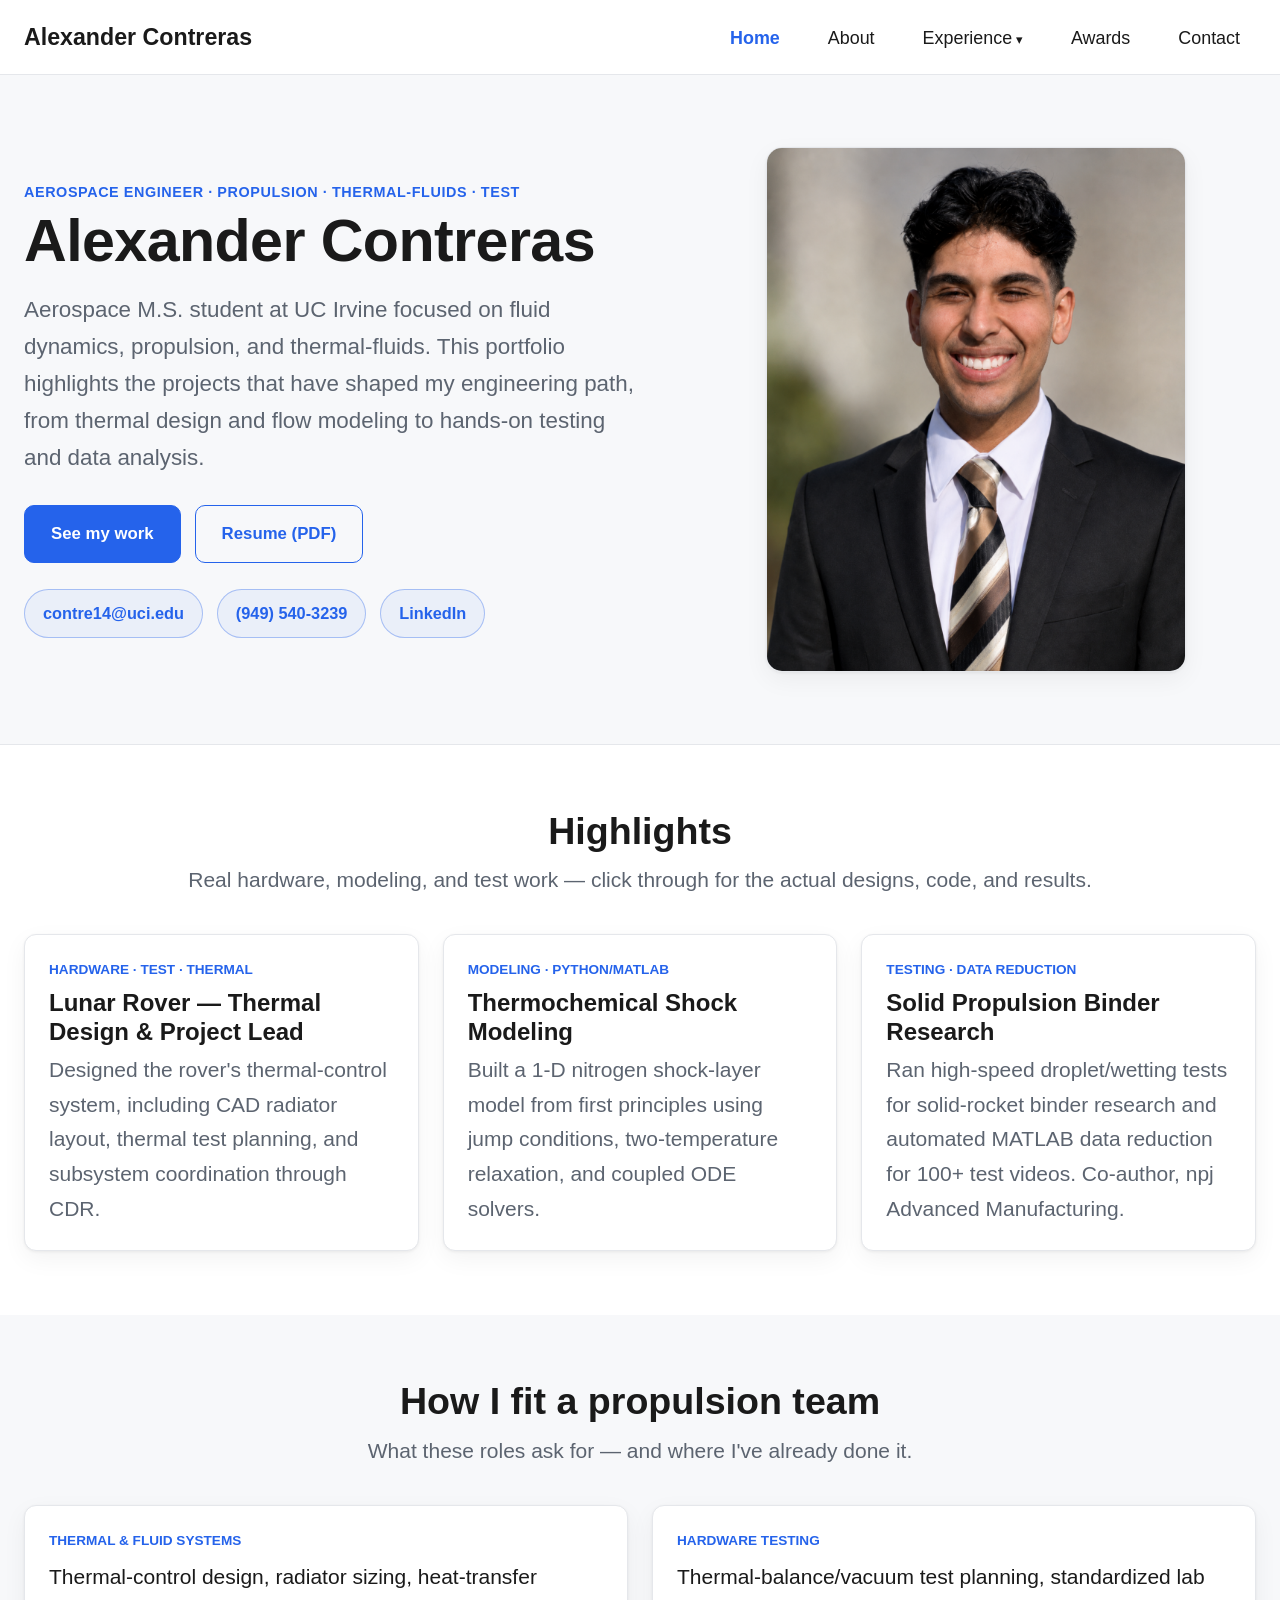
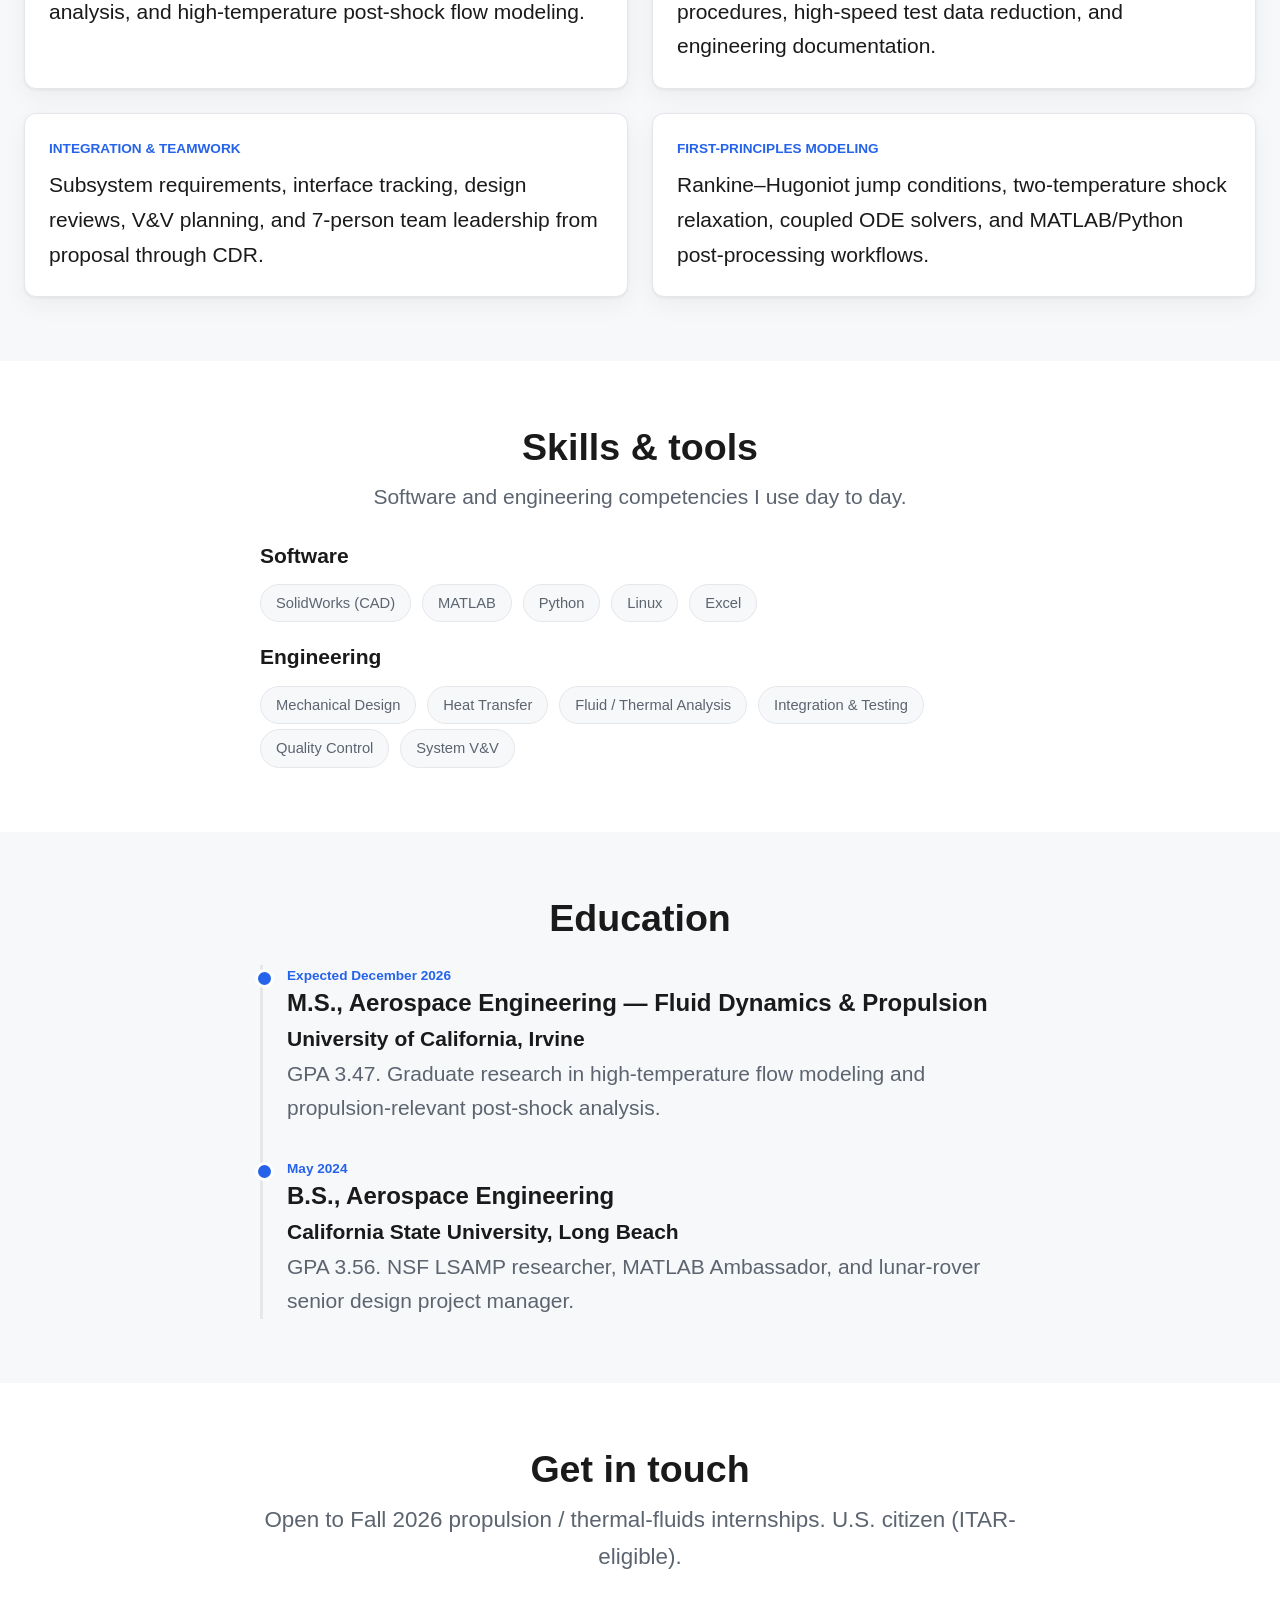
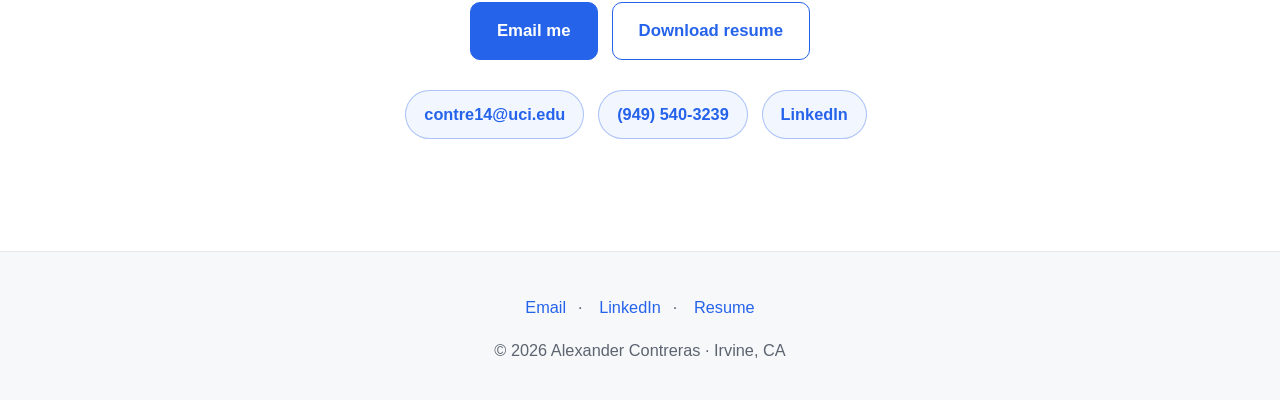
==== index.html @ a9727d44 "Apply change list: shorter bio, sharper cards/fit, bigger nav, blue contact pills, Resume text, two-" ====
<!DOCTYPE html>
<html lang="en">
<head>
<meta charset="UTF-8">
<meta name="viewport" content="width=device-width, initial-scale=1.0">
<title>Alexander Contreras — Aerospace Engineer</title>
<meta name="description" content="Alexander Contreras — M.S. Aerospace Engineering (UC Irvine), fluid dynamics & propulsion. Hardware design, thermal-fluid modeling, and test. U.S. citizen seeking Fall 2026 propulsion internships.">
<link rel="stylesheet" href="css/style.css">
</head>
<body>

<header class="site-header">
  <nav class="nav">
    <a href="index.html" class="brand">Alexander Contreras</a>
    <button class="nav-toggle" aria-label="Menu" onclick="document.getElementById('navlinks').classList.toggle('open')">☰</button>
    <ul class="nav-links" id="navlinks">
      <li><a href="index.html" class="active">Home</a></li>
      <li><a href="index.html#about">About</a></li>
      <li class="dropdown">
        <a href="experience.html">Experience</a>
        <div class="dropdown-menu">
          <a href="experience.html#research">Research</a>
          <a href="experience.html#projects">Projects</a>
          <a href="experience.html#publications">Publications</a>
        </div>
      </li>
      <li><a href="awards.html">Awards</a></li>
      <li><a href="contact.html">Contact</a></li>
    </ul>
  </nav>
</header>

<section class="hero">
  <div class="container hero-grid">
    <div>
    <p class="eyebrow">Aerospace Engineer · Propulsion · Thermal-Fluids · Test</p>
    <h1>Alexander Contreras</h1>
    <p class="lead">
      Aerospace M.S. student at UC Irvine focused on fluid dynamics, propulsion, and thermal-fluids.
      This portfolio highlights the projects that have shaped my engineering path, from thermal design
      and flow modeling to hands-on testing and data analysis.
    </p>
    <div class="hero-cta">
      <a class="btn" href="experience.html">See my work</a>
      <a class="btn btn--ghost" href="assets/files/Alex_Contreras_Resume.pdf">Resume (PDF)</a>
    </div>
    <div style="margin-top:20px">
      <a class="contact-pill" href="mailto:contre14@uci.edu">contre14@uci.edu</a>
      <a class="contact-pill" href="tel:+19495403239">(949) 540-3239</a>
      <a class="contact-pill" href="https://www.linkedin.com/in/alex-contreras-ac" target="_blank" rel="noopener">LinkedIn</a>
    </div>
    </div>
    <div class="hero-visual">
      <img src="assets/headshot.png" alt="Alexander Contreras">
    </div>
  </div>
</section>

<section class="section">
  <div class="container">
    <h2 class="center">Highlights</h2>
    <p class="center muted" style="margin-bottom:36px">Real hardware, modeling, and test work — click through for the actual designs, code, and results.</p>
    <div class="grid grid-3">
      <a class="card" href="experience.html#projects" style="color:inherit">
        <div class="meta">HARDWARE · TEST · THERMAL</div>
        <h3>Lunar Rover — Thermal Design &amp; Project Lead</h3>
        <p>Designed the rover's thermal-control system, including CAD radiator layout, thermal test planning, and subsystem coordination through CDR.</p>
      </a>
      <a class="card" href="experience.html#projects" style="color:inherit">
        <div class="meta">MODELING · PYTHON/MATLAB</div>
        <h3>Thermochemical Shock Modeling</h3>
        <p>Built a 1-D nitrogen shock-layer model from first principles using jump conditions, two-temperature relaxation, and coupled ODE solvers.</p>
      </a>
      <a class="card" href="experience.html#publications" style="color:inherit">
        <div class="meta">TESTING · DATA REDUCTION</div>
        <h3>Solid Propulsion Binder Research</h3>
        <p>Ran high-speed droplet/wetting tests for solid-rocket binder research and automated MATLAB data reduction for 100+ test videos. Co-author, npj Advanced Manufacturing.</p>
      </a>
    </div>
  </div>
</section>

<section class="section section--soft">
  <div class="container">
    <h2 class="center">How I fit a propulsion team</h2>
    <p class="center muted" style="margin-bottom:36px">What these roles ask for — and where I've already done it.</p>
    <div class="grid grid-2">
      <div class="card">
        <div class="meta">THERMAL &amp; FLUID SYSTEMS</div>
        <p style="color:var(--ink);margin:0">Thermal-control design, radiator sizing, heat-transfer analysis, and high-temperature post-shock flow modeling.</p>
      </div>
      <div class="card">
        <div class="meta">HARDWARE TESTING</div>
        <p style="color:var(--ink);margin:0">Thermal-balance/vacuum test planning, standardized lab procedures, high-speed test data reduction, and engineering documentation.</p>
      </div>
      <div class="card">
        <div class="meta">INTEGRATION &amp; TEAMWORK</div>
        <p style="color:var(--ink);margin:0">Subsystem requirements, interface tracking, design reviews, V&amp;V planning, and 7-person team leadership from proposal through CDR.</p>
      </div>
      <div class="card">
        <div class="meta">FIRST-PRINCIPLES MODELING</div>
        <p style="color:var(--ink);margin:0">Rankine–Hugoniot jump conditions, two-temperature shock relaxation, coupled ODE solvers, and MATLAB/Python post-processing workflows.</p>
      </div>
    </div>
  </div>
</section>

<section class="section" id="about" style="scroll-margin-top:96px">
  <div class="container">
    <h2 class="center">Skills &amp; tools</h2>
    <p class="center muted" style="margin-bottom:24px">Software and engineering competencies I use day to day.</p>
    <div style="max-width:760px;margin:0 auto">
      <p style="font-weight:600;color:var(--ink);margin-bottom:6px">Software</p>
      <div style="margin-bottom:18px">
        <span class="tag">SolidWorks (CAD)</span>
        <span class="tag">MATLAB</span>
        <span class="tag">Python</span>
        <span class="tag">Linux</span>
        <span class="tag">Excel</span>
      </div>
      <p style="font-weight:600;color:var(--ink);margin-bottom:6px">Engineering</p>
      <div>
        <span class="tag">Mechanical Design</span>
        <span class="tag">Heat Transfer</span>
        <span class="tag">Fluid / Thermal Analysis</span>
        <span class="tag">Integration &amp; Testing</span>
        <span class="tag">Quality Control</span>
        <span class="tag">System V&amp;V</span>
      </div>
    </div>
  </div>
</section>

<section class="section section--soft">
  <div class="container">
    <h2 class="center">Education</h2>
    <div style="margin:24px auto 0;max-width:760px">
      <div class="entry">
        <div class="when">Expected December 2026</div>
        <h3>M.S., Aerospace Engineering — Fluid Dynamics &amp; Propulsion</h3>
        <div class="where">University of California, Irvine</div>
        <p>GPA 3.47. Graduate research in high-temperature flow modeling and propulsion-relevant post-shock analysis.</p>
      </div>
      <div class="entry">
        <div class="when">May 2024</div>
        <h3>B.S., Aerospace Engineering</h3>
        <div class="where">California State University, Long Beach</div>
        <p>GPA 3.56. NSF LSAMP researcher, MATLAB Ambassador, and lunar-rover senior design project manager.</p>
      </div>
    </div>
  </div>
</section>

<section class="section" id="contact" style="scroll-margin-top:96px">
  <div class="container center">
    <h2>Get in touch</h2>
    <p class="lead muted" style="margin:10px auto 0">
      Open to Fall 2026 propulsion / thermal-fluids internships. U.S. citizen (ITAR-eligible).
    </p>
    <div class="hero-cta" style="justify-content:center;margin-top:26px">
      <a class="btn" href="mailto:contre14@uci.edu">Email me</a>
      <a class="btn btn--ghost" href="assets/files/Alex_Contreras_Resume.pdf">Download resume</a>
    </div>
    <div style="margin-top:24px">
      <a class="contact-pill" href="mailto:contre14@uci.edu">contre14@uci.edu</a>
      <a class="contact-pill" href="tel:+19495403239">(949) 540-3239</a>
      <a class="contact-pill" href="https://www.linkedin.com/in/alex-contreras-ac" target="_blank" rel="noopener">LinkedIn</a>
    </div>
  </div>
</section>

<footer class="site-footer">
  <div class="container">
    <div>
      <a href="mailto:contre14@uci.edu">Email</a>·
      <a href="https://www.linkedin.com/in/alex-contreras-ac" target="_blank" rel="noopener">LinkedIn</a>·
      <a href="assets/files/Alex_Contreras_Resume.pdf">Resume</a>
    </div>
    <p style="margin-top:10px">© <span id="yr"></span> Alexander Contreras · Irvine, CA</p>
  </div>
</footer>
<script>
  document.getElementById('yr').textContent=new Date().getFullYear();
  function scrollToHash(){ if(location.hash){ var el=document.querySelector(location.hash); if(el) el.scrollIntoView(); } }
  window.addEventListener('load', function(){ setTimeout(scrollToHash, 60); });
</script>
</body>
</html>
---- css/style.css ----
/* ============================================================
   Portfolio — clean corporate theme
   Edit the variables below to recolor the whole site at once.
   ============================================================ */
:root{
  --accent:#2563eb;        /* primary accent (links, buttons)        */
  --accent-dark:#1e40af;   /* hover state                            */
  --ink:#1a1a1a;           /* main text                              */
  --muted:#5c6470;         /* secondary text                         */
  --line:#e5e7eb;          /* borders / dividers                     */
  --bg:#ffffff;            /* page background                        */
  --bg-soft:#f7f8fa;       /* alternating section background         */
  --max:1320px;            /* content max width                      */
  --radius:12px;
  --shadow:0 1px 3px rgba(0,0,0,.06), 0 8px 24px rgba(0,0,0,.05);
  --font:-apple-system,BlinkMacSystemFont,"Segoe UI",Roboto,Helvetica,Arial,sans-serif;
}

*{box-sizing:border-box;margin:0;padding:0}
html{scroll-behavior:smooth}
body{
  font-family:var(--font);
  color:var(--ink);
  background:var(--bg);
  line-height:1.65;
  font-size:21px;
  -webkit-font-smoothing:antialiased;
}
a{color:var(--accent);text-decoration:none}
a:hover{color:var(--accent-dark);text-decoration:underline}
img{max-width:100%;display:block}
h1,h2,h3{line-height:1.2;font-weight:700}
h1{font-size:3.7rem;font-weight:800;letter-spacing:-.01em}
h2{font-size:2.35rem;margin-bottom:.6rem}
h3{font-size:1.5rem}
p{color:var(--muted)}
.container{max-width:var(--max);margin:0 auto;padding:0 24px}
.section{padding:64px 0}
.section--soft{background:var(--bg-soft)}
.lead{font-size:1.4rem;max-width:820px}
.center{text-align:center}
.muted{color:var(--muted)}

/* placeholder marker — easy to spot, easy to grep for "PLACEHOLDER" */
.ph{
  background:#fff7ed;
  border:1px dashed #fb923c;
  color:#9a3412;
  border-radius:8px;
  padding:.4em .6em;
  font-size:.9rem;
}

/* ---------- Header / Nav ---------- */
.site-header{
  position:sticky;top:0;z-index:50;
  background:rgba(255,255,255,.9);
  backdrop-filter:saturate(150%) blur(8px);
  border-bottom:1px solid var(--line);
}
.nav{
  display:flex;align-items:center;justify-content:space-between;
  max-width:var(--max);margin:0 auto;padding:18px 24px;
}
.brand{font-weight:800;font-size:1.45rem;color:var(--ink)}
.brand:hover{text-decoration:none}
.nav-toggle{display:none;background:none;border:0;font-size:1.5rem;cursor:pointer}
.nav-links{display:flex;align-items:center;gap:16px;list-style:none}
.nav-links a{
  color:var(--ink);padding:12px 16px;border-radius:8px;font-size:1.12rem;font-weight:500;
}
.nav-links a:hover{background:var(--bg-soft);text-decoration:none}
.nav-links a.active{color:var(--accent);font-weight:700}

/* dropdown */
.dropdown{position:relative}
.dropdown > a::after{content:" ▾";font-size:.75em}
.dropdown-menu{
  position:absolute;top:100%;left:0;min-width:190px;
  background:#fff;border:1px solid var(--line);border-radius:10px;
  box-shadow:var(--shadow);padding:6px;display:none;
}
.dropdown:hover .dropdown-menu,
.dropdown:focus-within .dropdown-menu{display:block}
.dropdown-menu a{display:block}

/* ---------- Hero ---------- */
.hero{padding:72px 0;background:var(--bg-soft);border-bottom:1px solid var(--line)}
.hero .eyebrow{color:var(--accent);font-weight:600;letter-spacing:.04em;text-transform:uppercase;font-size:.9rem}
.hero p.lead{margin-top:16px}
.hero-cta{margin-top:28px;display:flex;gap:14px;flex-wrap:wrap}
.hero-grid{display:grid;grid-template-columns:1.05fr .95fr;gap:52px;align-items:center}
.hero-visual{display:flex;justify-content:center}
.hero-visual img{width:100%;max-width:420px;border-radius:16px;border:1px solid var(--line);box-shadow:var(--shadow)}
@media(max-width:820px){.hero-grid{grid-template-columns:1fr;gap:32px}.hero-visual img{max-width:340px}}

/* ---------- Buttons ---------- */
.btn{
  display:inline-block;padding:14px 26px;border-radius:10px;font-weight:600;font-size:1.05rem;
  background:var(--accent);color:#fff;border:1px solid var(--accent);
}
.btn:hover{background:var(--accent-dark);border-color:var(--accent-dark);color:#fff;text-decoration:none}
.btn--ghost{background:transparent;color:var(--accent)}
.btn--ghost:hover{background:var(--bg-soft);color:var(--accent-dark)}

/* contact pills */
.contact-pill{display:inline-block;font-size:1.02rem;font-weight:600;color:var(--accent);
  background:rgba(37,99,235,.06);border:1px solid rgba(37,99,235,.35);
  padding:10px 18px;border-radius:999px;margin:6px 8px 0 0}
.contact-pill:hover{background:var(--accent);color:#fff;border-color:var(--accent);text-decoration:none}

/* button-style links (project/award bottom links) */
.btn-link{display:inline-block;text-align:center;font-weight:600;font-size:1rem;
  padding:11px 18px;border:1px solid var(--accent);border-radius:10px;color:var(--accent);background:#fff}
.btn-link:hover{background:var(--accent);color:#fff;text-decoration:none}
.linkrow{display:flex;flex-wrap:wrap;gap:12px;margin-top:20px}

/* ---------- Cards / grid ---------- */
.grid{display:grid;gap:24px}
.grid-2{grid-template-columns:repeat(2,1fr)}
.grid-3{grid-template-columns:repeat(3,1fr)}
.card{
  background:#fff;border:1px solid var(--line);border-radius:var(--radius);
  padding:24px;box-shadow:var(--shadow);
}
.card h3{margin-bottom:6px}
.card .meta{font-size:.85rem;color:var(--accent);font-weight:600;margin-bottom:8px}
.card-img{
  border-radius:10px;border:1px solid var(--line);margin-bottom:16px;
  aspect-ratio:16/9;object-fit:cover;width:100%;background:var(--bg-soft);
}
/* document thumbnails (posters, papers, reports) — show whole page, don't crop */
.card-img.doc{aspect-ratio:auto;object-fit:contain;background:#fff;max-height:460px}
.tag{
  display:inline-block;background:var(--bg-soft);border:1px solid var(--line);
  color:var(--muted);font-size:.92rem;padding:6px 15px;border-radius:999px;margin:5px 5px 0 0;
}

/* ---------- Work figures (inline project/research visuals) ---------- */
.project{padding:40px 0;border-bottom:1px solid var(--line)}
.project:first-of-type{padding-top:24px}
.project:last-child{border-bottom:0}
.project .meta{font-size:.85rem;color:var(--accent);font-weight:600;margin-bottom:6px}
.project h2{margin-bottom:4px}
.project .role{font-weight:600;color:var(--ink);margin-bottom:12px}
.project p{max-width:760px}
.figure{margin:22px 0}
.figure img{border:1px solid var(--line);border-radius:10px;background:#fff;width:100%}
.figure figcaption{font-size:.85rem;color:var(--muted);margin-top:8px}
.figure-grid{display:grid;gap:22px;grid-template-columns:repeat(2,1fr);margin:22px 0}
.figure-grid .figure{margin:0}
.doclinks{font-size:1.05rem;color:var(--muted);margin-top:20px;line-height:2}
.doclinks a{font-weight:600}
.poster-link img{max-width:520px;border:1px solid var(--line);border-radius:10px}
@media(max-width:760px){.figure-grid{grid-template-columns:1fr}}

/* ---------- Case-study project cards ---------- */
.pcard{background:#fff;border:1px solid var(--line);border-radius:var(--radius);
  box-shadow:var(--shadow);overflow:hidden;margin-bottom:36px}
.pcard:last-child{margin-bottom:0}
.pcard-head{padding:24px 28px 18px}
.pcard-head .meta{font-size:.85rem;color:var(--accent);font-weight:600;margin-bottom:6px}
.pcard-head h2{margin-bottom:4px}
.pcard-head .role{font-weight:600;color:var(--ink);margin:0}
.pcard-hero{width:100%;display:block;background:var(--bg-soft);border-top:1px solid var(--line);border-bottom:1px solid var(--line)}
.pcard-body{padding:28px}
.pcard-cols{display:grid;grid-template-columns:1fr 320px;gap:40px;align-items:start}
.pcard-main{min-width:0}
.pcard-main p{max-width:none}
.pcard-side{background:var(--bg-soft);border:1px solid var(--line);border-radius:12px;padding:22px;position:sticky;top:96px}
.pcard-side h4{font-size:.78rem;text-transform:uppercase;letter-spacing:.05em;color:var(--muted);font-weight:700;margin:0 0 8px}
.pcard-side .tools-wrap{margin-bottom:18px}
.pcard-side .links-col{display:flex;flex-direction:column;gap:10px}
.pcard-side .btn-link{display:block}
@media(max-width:900px){.pcard-cols{grid-template-columns:1fr;gap:24px}.pcard-side{position:static}}
.wins{list-style:none;margin:16px 0 4px;padding:0}
.wins li{position:relative;padding-left:28px;margin-bottom:10px;color:var(--ink)}
.wins li::before{content:"\2713";position:absolute;left:0;top:0;color:var(--accent);font-weight:700}
.wins b{color:var(--ink)}
.toolrow{margin:18px 0 4px}
.toolrow .label{font-size:.78rem;text-transform:uppercase;letter-spacing:.04em;color:var(--muted);font-weight:600;margin-right:6px}
.support{margin-top:22px}
.subhead{font-weight:700;color:var(--ink);font-size:1.08rem;margin-top:26px;margin-bottom:4px;padding-top:22px;border-top:1px solid var(--line)}
.subhead-eyebrow{display:block;font-size:.72rem;letter-spacing:.05em;text-transform:uppercase;color:var(--accent);font-weight:600;margin-bottom:3px}
.subhead-note{font-weight:400;color:var(--muted);font-size:.95rem}

/* ---------- Experience jump-nav ---------- */
.jumpnav{position:sticky;top:74px;z-index:40;background:rgba(255,255,255,.93);
  backdrop-filter:saturate(150%) blur(8px);border-top:1px solid var(--line);border-bottom:1px solid var(--line)}
.jumpnav .container{display:flex;gap:10px;padding-top:12px;padding-bottom:12px;flex-wrap:wrap}
.jumpnav a{font-size:1.05rem;font-weight:600;color:var(--ink);padding:11px 24px;
  border:1px solid var(--line);border-radius:999px;background:#fff}
.jumpnav a:hover{background:var(--accent);color:#fff;border-color:var(--accent);text-decoration:none}
.exp-section{scroll-margin-top:175px}
.pcard-head h2.big-title{font-size:2.5rem;margin:2px 0 8px}
.pcard-head .headmeta{font-size:1rem;color:var(--accent);font-weight:600;margin-bottom:6px}
.pcard-head .headline{color:var(--ink);font-weight:600;margin:2px 0}
.pcard-head .headline.pub{color:var(--muted);font-weight:500}
.pcard-hero.clickable{cursor:zoom-in}
.section-title{font-size:2.9rem;margin-bottom:4px}

/* ---------- Timeline (experience entries) ---------- */
.entry{
  border-left:3px solid var(--line);padding:0 0 32px 24px;position:relative;
}
.entry::before{
  content:"";position:absolute;left:-8px;top:4px;width:13px;height:13px;
  border-radius:50%;background:var(--accent);border:3px solid #fff;
}
.entry:last-child{padding-bottom:0}
.entry .when{font-size:.85rem;color:var(--accent);font-weight:600}
.entry h3{margin:2px 0 4px}
.entry .where{font-weight:600;color:var(--ink)}

/* ---------- Awards cards ---------- */
.award-grid{display:grid;grid-template-columns:repeat(2,1fr);gap:36px;margin-top:40px}
.award-card{background:#fff;border:1px solid var(--line);border-radius:var(--radius);box-shadow:var(--shadow);overflow:hidden;display:flex;flex-direction:column}
.award-card img{width:100%;display:block;border-bottom:1px solid var(--line)}
.award-card .award-body{padding:28px;display:flex;flex-direction:column;gap:14px}
.award-card .meta{font-size:.95rem;color:var(--accent);font-weight:600;margin:0}
.award-card h3{font-size:1.6rem;margin:0}
.award-card p{margin:0}
.award-card .linkrow{margin-top:6px}
@media(max-width:820px){.award-grid{grid-template-columns:1fr}}

/* ---------- Footer ---------- */
.site-footer{
  border-top:1px solid var(--line);background:var(--bg-soft);
  padding:36px 0;margin-top:48px;text-align:center;color:var(--muted);font-size:1.02rem;
}
.site-footer a{margin:0 6px;padding:6px 6px;display:inline-block}

/* ---------- Responsive ---------- */
@media(max-width:760px){
  h1{font-size:1.9rem}
  .nav-toggle{display:block}
  .nav-links{
    display:none;position:absolute;top:100%;left:0;right:0;
    flex-direction:column;align-items:stretch;gap:0;
    background:#fff;border-bottom:1px solid var(--line);padding:8px 16px 16px;
  }
  .nav-links.open{display:flex}
  .dropdown-menu{position:static;display:block;border:0;box-shadow:none;padding-left:12px}
  .grid-2,.grid-3{grid-template-columns:1fr}
}
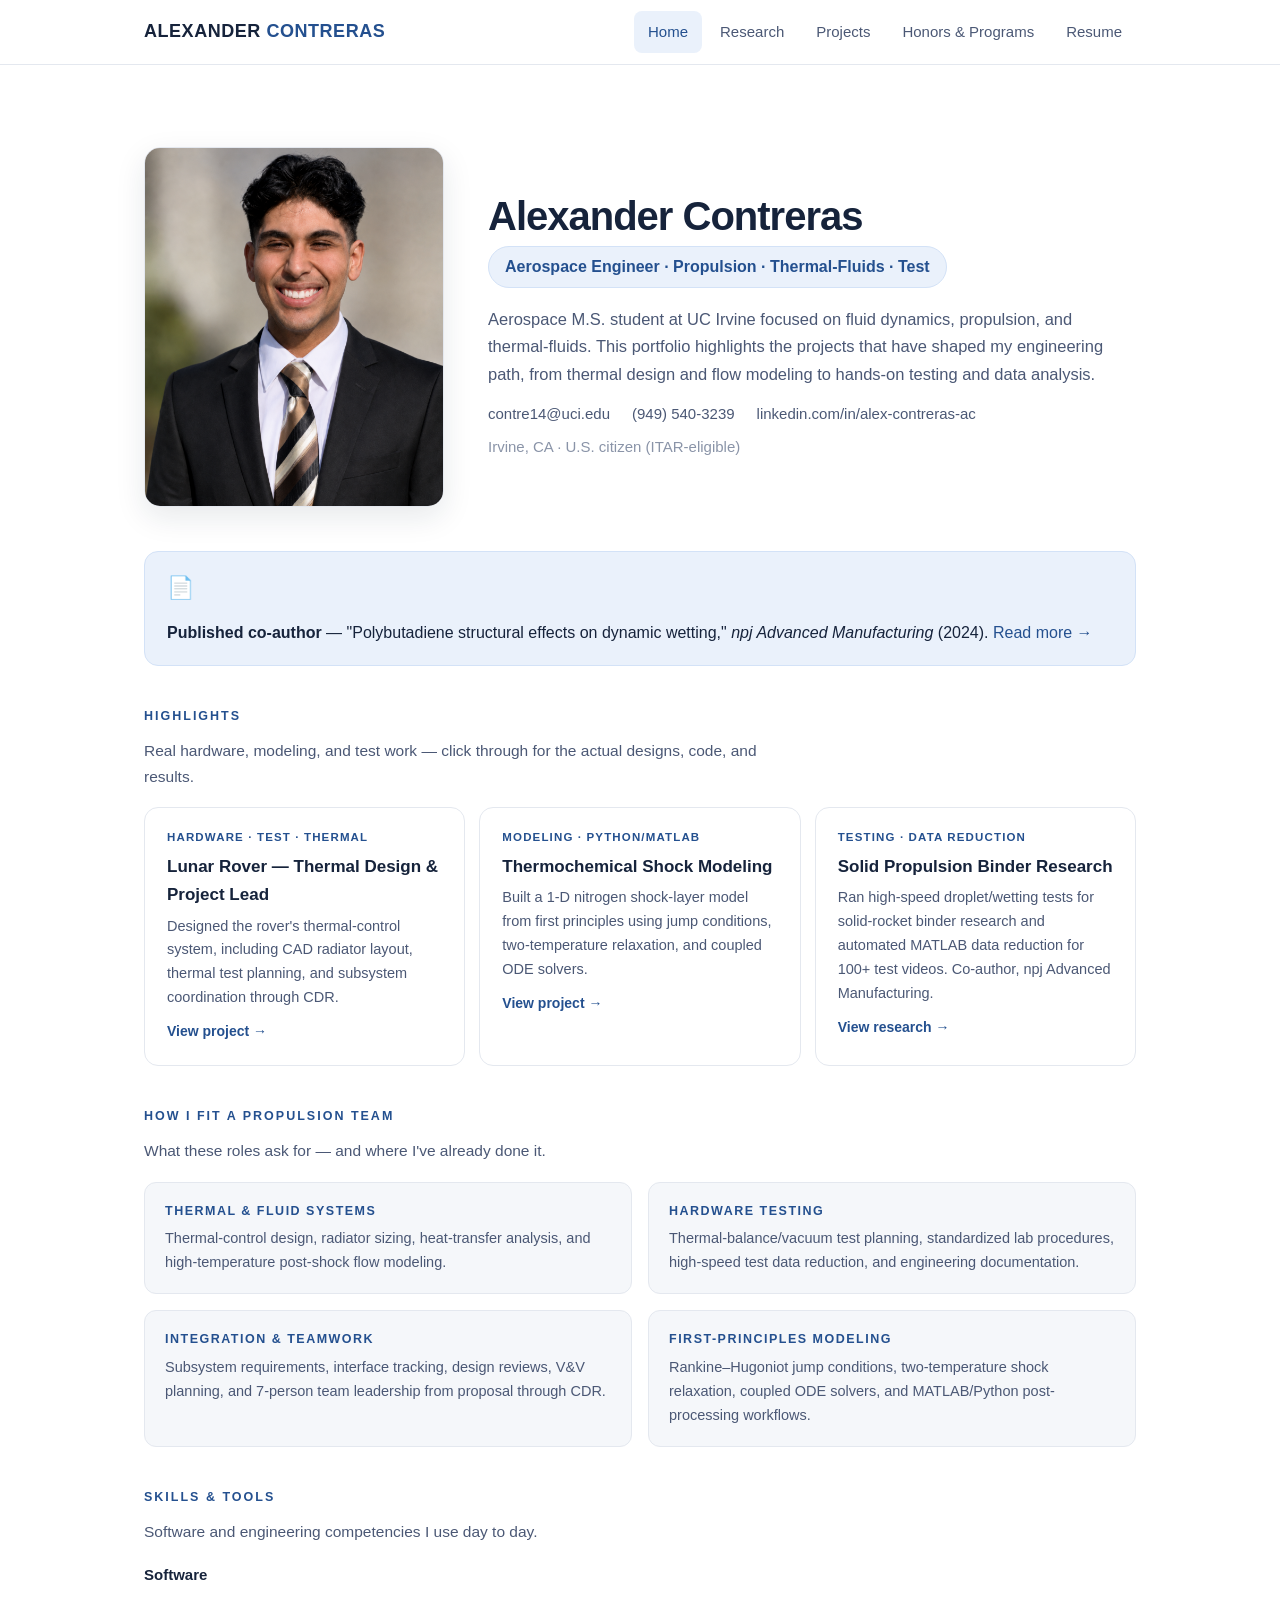
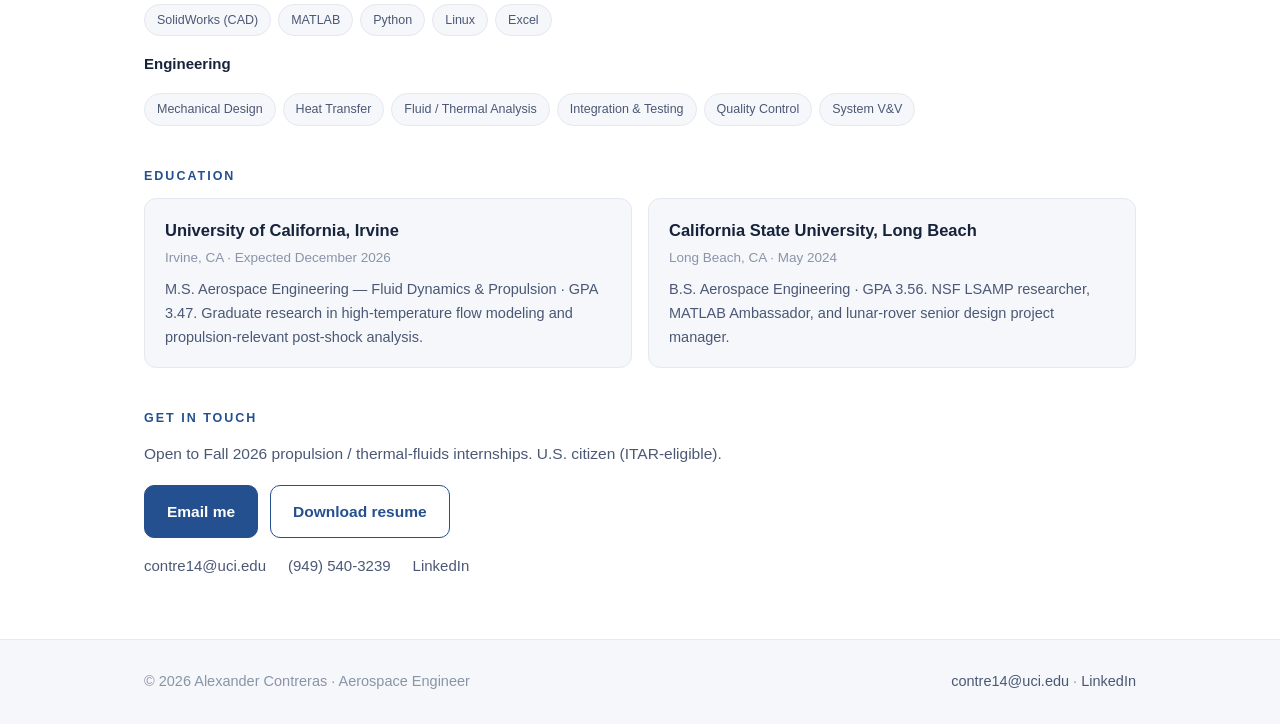
==== commit 0f46e016: "Rebuild in uploaded navy interface + multi-page org (Home/Research/Projects/Honors/Resume); keep our" ====
--- a/index.html
+++ b/index.html
@@ -3,186 +3,153 @@
 <head>
 <meta charset="UTF-8">
 <meta name="viewport" content="width=device-width, initial-scale=1.0">
-<title>Alexander Contreras — Aerospace Engineer</title>
-<meta name="description" content="Alexander Contreras — M.S. Aerospace Engineering (UC Irvine), fluid dynamics & propulsion. Hardware design, thermal-fluid modeling, and test. U.S. citizen seeking Fall 2026 propulsion internships.">
+<title>Home · Alexander Contreras</title>
+<meta name="description" content="Alexander Contreras — Aerospace Engineer, Fluid Dynamics & Propulsion. Research, projects, and publications.">
 <link rel="stylesheet" href="css/style.css">
 </head>
 <body>
-
-<header class="site-header">
-  <nav class="nav">
-    <a href="index.html" class="brand">Alexander Contreras</a>
-    <button class="nav-toggle" aria-label="Menu" onclick="document.getElementById('navlinks').classList.toggle('open')">☰</button>
-    <ul class="nav-links" id="navlinks">
-      <li><a href="index.html" class="active">Home</a></li>
-      <li><a href="index.html#about">About</a></li>
-      <li class="dropdown">
-        <a href="experience.html">Experience</a>
-        <div class="dropdown-menu">
-          <a href="experience.html#research">Research</a>
-          <a href="experience.html#projects">Projects</a>
-          <a href="experience.html#publications">Publications</a>
-        </div>
-      </li>
-      <li><a href="awards.html">Awards</a></li>
-      <li><a href="contact.html">Contact</a></li>
-    </ul>
-  </nav>
+<header class="site">
+  <div class="nav">
+    <a class="brand" href="index.html">ALEXANDER <span>CONTRERAS</span></a>
+    <nav>
+      <button class="menu-btn" aria-label="Menu" onclick="document.getElementById('nv').classList.toggle('open')">&#9776;</button>
+      <ul id="nv">
+        <li><a href="index.html" class="active">Home</a></li>
+        <li><a href="research.html">Research</a></li>
+        <li><a href="projects.html">Projects</a></li>
+        <li><a href="honors.html">Honors &amp; Programs</a></li>
+        <li><a href="resume.html">Resume</a></li>
+      </ul>
+    </nav>
+  </div>
 </header>
+<main><div class="wrap">
 
 <section class="hero">
-  <div class="container hero-grid">
-    <div>
-    <p class="eyebrow">Aerospace Engineer · Propulsion · Thermal-Fluids · Test</p>
+  <img class="photo" src="assets/headshot.png" alt="Alexander Contreras">
+  <div>
     <h1>Alexander Contreras</h1>
-    <p class="lead">
-      Aerospace M.S. student at UC Irvine focused on fluid dynamics, propulsion, and thermal-fluids.
-      This portfolio highlights the projects that have shaped my engineering path, from thermal design
-      and flow modeling to hands-on testing and data analysis.
-    </p>
-    <div class="hero-cta">
-      <a class="btn" href="experience.html">See my work</a>
-      <a class="btn btn--ghost" href="assets/files/Alex_Contreras_Resume.pdf">Resume (PDF)</a>
-    </div>
-    <div style="margin-top:20px">
-      <a class="contact-pill" href="mailto:contre14@uci.edu">contre14@uci.edu</a>
-      <a class="contact-pill" href="tel:+19495403239">(949) 540-3239</a>
-      <a class="contact-pill" href="https://www.linkedin.com/in/alex-contreras-ac" target="_blank" rel="noopener">LinkedIn</a>
-    </div>
-    </div>
-    <div class="hero-visual">
-      <img src="assets/headshot.png" alt="Alexander Contreras">
+    <span class="tag">Aerospace Engineer · Propulsion · Thermal-Fluids · Test</span>
+    <p>Aerospace M.S. student at UC Irvine focused on fluid dynamics, propulsion, and thermal-fluids. This portfolio highlights the projects that have shaped my engineering path, from thermal design and flow modeling to hands-on testing and data analysis.</p>
+    <div class="contactline">
+      <span><a href="mailto:contre14@uci.edu">contre14@uci.edu</a></span>
+      <span><a href="tel:+19495403239">(949) 540-3239</a></span>
+      <span><a href="https://www.linkedin.com/in/alex-contreras-ac" target="_blank" rel="noopener">linkedin.com/in/alex-contreras-ac</a></span>
+      <span>Irvine, CA · U.S. citizen (ITAR-eligible)</span>
     </div>
   </div>
 </section>
 
-<section class="section">
-  <div class="container">
-    <h2 class="center">Highlights</h2>
-    <p class="center muted" style="margin-bottom:36px">Real hardware, modeling, and test work — click through for the actual designs, code, and results.</p>
-    <div class="grid grid-3">
-      <a class="card" href="experience.html#projects" style="color:inherit">
-        <div class="meta">HARDWARE · TEST · THERMAL</div>
-        <h3>Lunar Rover — Thermal Design &amp; Project Lead</h3>
-        <p>Designed the rover's thermal-control system, including CAD radiator layout, thermal test planning, and subsystem coordination through CDR.</p>
-      </a>
-      <a class="card" href="experience.html#projects" style="color:inherit">
-        <div class="meta">MODELING · PYTHON/MATLAB</div>
-        <h3>Thermochemical Shock Modeling</h3>
-        <p>Built a 1-D nitrogen shock-layer model from first principles using jump conditions, two-temperature relaxation, and coupled ODE solvers.</p>
-      </a>
-      <a class="card" href="experience.html#publications" style="color:inherit">
-        <div class="meta">TESTING · DATA REDUCTION</div>
-        <h3>Solid Propulsion Binder Research</h3>
-        <p>Ran high-speed droplet/wetting tests for solid-rocket binder research and automated MATLAB data reduction for 100+ test videos. Co-author, npj Advanced Manufacturing.</p>
-      </a>
+<div class="banner">
+  <span class="b-ico">&#128196;</span>
+  <span><b>Published co-author</b> — "Polybutadiene structural effects on dynamic wetting," <i>npj Advanced Manufacturing</i> (2024). <a href="research.html">Read more &#8594;</a></span>
+</div>
+
+<!-- Highlights -->
+<section class="sec">
+  <p class="eyebrow">Highlights</p>
+  <p class="sec-intro">Real hardware, modeling, and test work — click through for the actual designs, code, and results.</p>
+  <div class="tiles">
+    <a class="tile" href="projects.html">
+      <p class="t-meta">Hardware · Test · Thermal</p>
+      <h3>Lunar Rover — Thermal Design &amp; Project Lead</h3>
+      <p>Designed the rover's thermal-control system, including CAD radiator layout, thermal test planning, and subsystem coordination through CDR.</p>
+      <span class="arw">View project &#8594;</span>
+    </a>
+    <a class="tile" href="projects.html">
+      <p class="t-meta">Modeling · Python/MATLAB</p>
+      <h3>Thermochemical Shock Modeling</h3>
+      <p>Built a 1-D nitrogen shock-layer model from first principles using jump conditions, two-temperature relaxation, and coupled ODE solvers.</p>
+      <span class="arw">View project &#8594;</span>
+    </a>
+    <a class="tile" href="research.html">
+      <p class="t-meta">Testing · Data Reduction</p>
+      <h3>Solid Propulsion Binder Research</h3>
+      <p>Ran high-speed droplet/wetting tests for solid-rocket binder research and automated MATLAB data reduction for 100+ test videos. Co-author, npj Advanced Manufacturing.</p>
+      <span class="arw">View research &#8594;</span>
+    </a>
+  </div>
+</section>
+
+<!-- How I fit -->
+<section class="sec">
+  <p class="eyebrow">How I fit a propulsion team</p>
+  <p class="sec-intro">What these roles ask for — and where I've already done it.</p>
+  <div class="grid2">
+    <div class="mini">
+      <p class="m-cap">Thermal &amp; Fluid Systems</p>
+      <p class="m-meta" style="margin-top:0">Thermal-control design, radiator sizing, heat-transfer analysis, and high-temperature post-shock flow modeling.</p>
+    </div>
+    <div class="mini">
+      <p class="m-cap">Hardware Testing</p>
+      <p class="m-meta" style="margin-top:0">Thermal-balance/vacuum test planning, standardized lab procedures, high-speed test data reduction, and engineering documentation.</p>
+    </div>
+    <div class="mini">
+      <p class="m-cap">Integration &amp; Teamwork</p>
+      <p class="m-meta" style="margin-top:0">Subsystem requirements, interface tracking, design reviews, V&amp;V planning, and 7-person team leadership from proposal through CDR.</p>
+    </div>
+    <div class="mini">
+      <p class="m-cap">First-Principles Modeling</p>
+      <p class="m-meta" style="margin-top:0">Rankine–Hugoniot jump conditions, two-temperature shock relaxation, coupled ODE solvers, and MATLAB/Python post-processing workflows.</p>
     </div>
   </div>
 </section>
 
-<section class="section section--soft">
-  <div class="container">
-    <h2 class="center">How I fit a propulsion team</h2>
-    <p class="center muted" style="margin-bottom:36px">What these roles ask for — and where I've already done it.</p>
-    <div class="grid grid-2">
-      <div class="card">
-        <div class="meta">THERMAL &amp; FLUID SYSTEMS</div>
-        <p style="color:var(--ink);margin:0">Thermal-control design, radiator sizing, heat-transfer analysis, and high-temperature post-shock flow modeling.</p>
-      </div>
-      <div class="card">
-        <div class="meta">HARDWARE TESTING</div>
-        <p style="color:var(--ink);margin:0">Thermal-balance/vacuum test planning, standardized lab procedures, high-speed test data reduction, and engineering documentation.</p>
-      </div>
-      <div class="card">
-        <div class="meta">INTEGRATION &amp; TEAMWORK</div>
-        <p style="color:var(--ink);margin:0">Subsystem requirements, interface tracking, design reviews, V&amp;V planning, and 7-person team leadership from proposal through CDR.</p>
-      </div>
-      <div class="card">
-        <div class="meta">FIRST-PRINCIPLES MODELING</div>
-        <p style="color:var(--ink);margin:0">Rankine–Hugoniot jump conditions, two-temperature shock relaxation, coupled ODE solvers, and MATLAB/Python post-processing workflows.</p>
-      </div>
+<!-- Skills -->
+<section class="sec">
+  <p class="eyebrow">Skills &amp; tools</p>
+  <p class="sec-intro">Software and engineering competencies I use day to day.</p>
+  <div class="skillgroup">
+    <p class="s-lab">Software</p>
+    <div class="tags">
+      <span class="tag">SolidWorks (CAD)</span><span class="tag">MATLAB</span><span class="tag">Python</span><span class="tag">Linux</span><span class="tag">Excel</span>
+    </div>
+  </div>
+  <div class="skillgroup">
+    <p class="s-lab">Engineering</p>
+    <div class="tags">
+      <span class="tag">Mechanical Design</span><span class="tag">Heat Transfer</span><span class="tag">Fluid / Thermal Analysis</span><span class="tag">Integration &amp; Testing</span><span class="tag">Quality Control</span><span class="tag">System V&amp;V</span>
     </div>
   </div>
 </section>
 
-<section class="section" id="about" style="scroll-margin-top:96px">
-  <div class="container">
-    <h2 class="center">Skills &amp; tools</h2>
-    <p class="center muted" style="margin-bottom:24px">Software and engineering competencies I use day to day.</p>
-    <div style="max-width:760px;margin:0 auto">
-      <p style="font-weight:600;color:var(--ink);margin-bottom:6px">Software</p>
-      <div style="margin-bottom:18px">
-        <span class="tag">SolidWorks (CAD)</span>
-        <span class="tag">MATLAB</span>
-        <span class="tag">Python</span>
-        <span class="tag">Linux</span>
-        <span class="tag">Excel</span>
-      </div>
-      <p style="font-weight:600;color:var(--ink);margin-bottom:6px">Engineering</p>
-      <div>
-        <span class="tag">Mechanical Design</span>
-        <span class="tag">Heat Transfer</span>
-        <span class="tag">Fluid / Thermal Analysis</span>
-        <span class="tag">Integration &amp; Testing</span>
-        <span class="tag">Quality Control</span>
-        <span class="tag">System V&amp;V</span>
-      </div>
+<!-- Education -->
+<section class="sec">
+  <p class="eyebrow">Education</p>
+  <div class="grid2">
+    <div class="mini">
+      <h3>University of California, Irvine</h3>
+      <p class="m-sub">Irvine, CA · Expected December 2026</p>
+      <p class="m-meta">M.S. Aerospace Engineering — Fluid Dynamics &amp; Propulsion · GPA 3.47. Graduate research in high-temperature flow modeling and propulsion-relevant post-shock analysis.</p>
+    </div>
+    <div class="mini">
+      <h3>California State University, Long Beach</h3>
+      <p class="m-sub">Long Beach, CA · May 2024</p>
+      <p class="m-meta">B.S. Aerospace Engineering · GPA 3.56. NSF LSAMP researcher, MATLAB Ambassador, and lunar-rover senior design project manager.</p>
     </div>
   </div>
 </section>
 
-<section class="section section--soft">
-  <div class="container">
-    <h2 class="center">Education</h2>
-    <div style="margin:24px auto 0;max-width:760px">
-      <div class="entry">
-        <div class="when">Expected December 2026</div>
-        <h3>M.S., Aerospace Engineering — Fluid Dynamics &amp; Propulsion</h3>
-        <div class="where">University of California, Irvine</div>
-        <p>GPA 3.47. Graduate research in high-temperature flow modeling and propulsion-relevant post-shock analysis.</p>
-      </div>
-      <div class="entry">
-        <div class="when">May 2024</div>
-        <h3>B.S., Aerospace Engineering</h3>
-        <div class="where">California State University, Long Beach</div>
-        <p>GPA 3.56. NSF LSAMP researcher, MATLAB Ambassador, and lunar-rover senior design project manager.</p>
-      </div>
-    </div>
+<!-- Get in touch -->
+<section class="sec" id="contact">
+  <p class="eyebrow">Get in touch</p>
+  <p class="sec-intro">Open to Fall 2026 propulsion / thermal-fluids internships. U.S. citizen (ITAR-eligible).</p>
+  <div class="btnrow">
+    <a class="btn" href="mailto:contre14@uci.edu">Email me</a>
+    <a class="btn btn--ghost" href="assets/files/Alex_Contreras_Resume.pdf" target="_blank" rel="noopener">Download resume</a>
+  </div>
+  <div class="contactline" style="margin-top:16px">
+    <span><a href="mailto:contre14@uci.edu">contre14@uci.edu</a></span>
+    <span><a href="tel:+19495403239">(949) 540-3239</a></span>
+    <span><a href="https://www.linkedin.com/in/alex-contreras-ac" target="_blank" rel="noopener">LinkedIn</a></span>
   </div>
 </section>
 
-<section class="section" id="contact" style="scroll-margin-top:96px">
-  <div class="container center">
-    <h2>Get in touch</h2>
-    <p class="lead muted" style="margin:10px auto 0">
-      Open to Fall 2026 propulsion / thermal-fluids internships. U.S. citizen (ITAR-eligible).
-    </p>
-    <div class="hero-cta" style="justify-content:center;margin-top:26px">
-      <a class="btn" href="mailto:contre14@uci.edu">Email me</a>
-      <a class="btn btn--ghost" href="assets/files/Alex_Contreras_Resume.pdf">Download resume</a>
-    </div>
-    <div style="margin-top:24px">
-      <a class="contact-pill" href="mailto:contre14@uci.edu">contre14@uci.edu</a>
-      <a class="contact-pill" href="tel:+19495403239">(949) 540-3239</a>
-      <a class="contact-pill" href="https://www.linkedin.com/in/alex-contreras-ac" target="_blank" rel="noopener">LinkedIn</a>
-    </div>
-  </div>
-</section>
-
-<footer class="site-footer">
-  <div class="container">
-    <div>
-      <a href="mailto:contre14@uci.edu">Email</a>·
-      <a href="https://www.linkedin.com/in/alex-contreras-ac" target="_blank" rel="noopener">LinkedIn</a>·
-      <a href="assets/files/Alex_Contreras_Resume.pdf">Resume</a>
-    </div>
-    <p style="margin-top:10px">© <span id="yr"></span> Alexander Contreras · Irvine, CA</p>
-  </div>
-</footer>
-<script>
-  document.getElementById('yr').textContent=new Date().getFullYear();
-  function scrollToHash(){ if(location.hash){ var el=document.querySelector(location.hash); if(el) el.scrollIntoView(); } }
-  window.addEventListener('load', function(){ setTimeout(scrollToHash, 60); });
-</script>
+</div></main>
+<footer class="site"><div class="wrap">
+  <span>&copy; <span id="yr"></span> Alexander Contreras · Aerospace Engineer</span>
+  <span><a href="mailto:contre14@uci.edu">contre14@uci.edu</a> · <a href="https://www.linkedin.com/in/alex-contreras-ac" target="_blank" rel="noopener">LinkedIn</a></span>
+</div></footer>
+<script>document.getElementById('yr').textContent=new Date().getFullYear();</script>
 </body>
 </html>
--- a/css/style.css
+++ b/css/style.css
@@ -1,245 +1,133 @@
 /* ============================================================
-   Portfolio — clean corporate theme
-   Edit the variables below to recolor the whole site at once.
+   Portfolio — navy academic theme (combined style)
    ============================================================ */
 :root{
-  --accent:#2563eb;        /* primary accent (links, buttons)        */
-  --accent-dark:#1e40af;   /* hover state                            */
-  --ink:#1a1a1a;           /* main text                              */
-  --muted:#5c6470;         /* secondary text                         */
-  --line:#e5e7eb;          /* borders / dividers                     */
-  --bg:#ffffff;            /* page background                        */
-  --bg-soft:#f7f8fa;       /* alternating section background         */
-  --max:1320px;            /* content max width                      */
-  --radius:12px;
-  --shadow:0 1px 3px rgba(0,0,0,.06), 0 8px 24px rgba(0,0,0,.05);
-  --font:-apple-system,BlinkMacSystemFont,"Segoe UI",Roboto,Helvetica,Arial,sans-serif;
+  --bg:#ffffff; --alt:#f5f7fa; --ink:#16233b; --ink-2:#4b5875; --ink-3:#8a94a8;
+  --line:#e4e8ef; --accent:#24508f; --accent-2:#3a6fc0; --accent-soft:#eaf1fb;
+  --sans:-apple-system,BlinkMacSystemFont,"Segoe UI",Roboto,Helvetica,Arial,sans-serif;
+  --mono:ui-monospace,SFMono-Regular,Menlo,Consolas,monospace;
 }
+*{box-sizing:border-box}
+html{scroll-behavior:smooth}
+body{margin:0;font-family:var(--sans);color:var(--ink);background:var(--bg);line-height:1.65;-webkit-font-smoothing:antialiased}
+a{color:var(--accent);text-decoration:none}
+a:hover{text-decoration:underline}
+img{max-width:100%}
 
-*{box-sizing:border-box;margin:0;padding:0}
-html{scroll-behavior:smooth}
-body{
-  font-family:var(--font);
-  color:var(--ink);
-  background:var(--bg);
-  line-height:1.65;
-  font-size:21px;
-  -webkit-font-smoothing:antialiased;
+/* header / nav */
+header.site{position:sticky;top:0;z-index:50;background:rgba(255,255,255,.92);backdrop-filter:saturate(180%) blur(10px);border-bottom:1px solid var(--line)}
+.nav{max-width:1040px;margin:0 auto;padding:0 24px;display:flex;align-items:center;justify-content:space-between;height:64px}
+.brand{font-weight:800;letter-spacing:.03em;font-size:18px;color:var(--ink)}
+.brand span{color:var(--accent)}
+nav ul{list-style:none;display:flex;gap:4px;margin:0;padding:0}
+nav a{display:block;padding:9px 14px;border-radius:8px;color:var(--ink-2);font-size:15px;font-weight:500}
+nav a:hover{background:var(--alt);text-decoration:none;color:var(--ink)}
+nav a.active{color:var(--accent);background:var(--accent-soft)}
+.menu-btn{display:none;background:none;border:1px solid var(--line);border-radius:8px;padding:7px 10px;font-size:16px;cursor:pointer;color:var(--ink)}
+
+/* layout */
+.wrap{max-width:1040px;margin:0 auto;padding:0 24px}
+main{padding:52px 0 20px;min-height:60vh}
+.phead{margin:0 0 8px;font-size:32px;letter-spacing:-.02em}
+.pintro{color:var(--ink-2);font-size:17px;max-width:72ch;margin:0 0 34px}
+.eyebrow{font-size:12.5px;letter-spacing:.16em;text-transform:uppercase;color:var(--accent);font-weight:700;margin:0 0 12px}
+.sec{margin-top:40px}
+.sec-intro{color:var(--ink-2);font-size:15.5px;margin:0 0 18px;max-width:72ch}
+
+/* hero */
+.hero{display:grid;grid-template-columns:300px 1fr;gap:44px;align-items:center;padding:30px 0 10px}
+.hero .photo{width:300px;height:360px;object-fit:cover;border-radius:16px;border:1px solid var(--line);box-shadow:0 10px 30px rgba(22,35,59,.10)}
+.hero h1{font-size:40px;line-height:1.08;letter-spacing:-.025em;margin:0 0 8px}
+.hero .tag{display:inline-block;color:var(--accent);font-weight:600;font-size:16px;background:var(--accent-soft);border:1px solid #d3e2f7;padding:7px 16px;border-radius:999px;margin:0 0 18px}
+.hero p{color:var(--ink-2);font-size:16.5px;margin:0 0 14px}
+.contactline{display:flex;flex-wrap:wrap;gap:8px 22px;font-size:15px;color:var(--ink-3);margin-top:8px}
+.contactline a{color:var(--ink-2)}
+
+/* banner callout */
+.banner{margin:34px 0;padding:18px 22px;background:var(--accent-soft);border:1px solid #d3e2f7;border-radius:14px;display:flex;gap:14px;align-items:center;flex-wrap:wrap}
+.banner .b-ico{font-size:22px}
+.banner b{color:var(--ink)}
+
+/* buttons */
+.btn{display:inline-block;padding:13px 22px;border-radius:10px;font-weight:600;font-size:15.5px;background:var(--accent);color:#fff;border:1px solid var(--accent)}
+.btn:hover{background:var(--accent-dark,#1d3f73);border-color:#1d3f73;color:#fff;text-decoration:none}
+.btn--ghost{background:#fff;color:var(--accent)}
+.btn--ghost:hover{background:var(--alt);color:var(--accent);text-decoration:none}
+.btnrow{display:flex;flex-wrap:wrap;gap:12px;margin:6px 0 4px}
+
+/* mini cards (education) */
+.grid2{display:grid;grid-template-columns:1fr 1fr;gap:16px}
+.mini{background:var(--alt);border:1px solid var(--line);border-radius:12px;padding:18px 20px}
+.mini h3{margin:0 0 3px;font-size:16.5px}
+.mini .m-sub{color:var(--ink-3);font-size:13.5px;margin:0}
+.mini .m-meta{color:var(--ink-2);font-size:14.5px;margin:8px 0 0}
+.mini .m-cap{font-size:12.5px;letter-spacing:.12em;text-transform:uppercase;color:var(--accent);font-weight:700;margin:0 0 6px}
+
+/* explore + highlight tiles */
+.tiles{display:grid;grid-template-columns:repeat(3,1fr);gap:14px;margin-top:6px}
+.tiles.two{grid-template-columns:repeat(2,1fr)}
+.tile{display:block;background:var(--bg);border:1px solid var(--line);border-radius:14px;padding:20px 22px;transition:transform .12s,box-shadow .12s;color:inherit}
+.tile:hover{transform:translateY(-2px);box-shadow:0 8px 22px rgba(22,35,59,.09);text-decoration:none}
+.tile .t-meta{font-size:11.5px;letter-spacing:.1em;text-transform:uppercase;color:var(--accent);font-weight:700;margin:0 0 6px}
+.tile h3{margin:0 0 5px;font-size:17px;color:var(--ink)}
+.tile p{margin:0;color:var(--ink-2);font-size:14.5px}
+.tile .arw{color:var(--accent);font-weight:600;font-size:14px;margin-top:10px;display:inline-block}
+
+/* skills */
+.skillgroup{margin:0 0 16px}
+.skillgroup .s-lab{font-weight:700;color:var(--ink);font-size:15px;margin:0 0 8px}
+
+/* entries (research / projects / honors) */
+.entry{border:1px solid var(--line);border-radius:16px;padding:26px 28px;margin:0 0 26px;background:var(--bg)}
+.entry .e-top{display:flex;justify-content:space-between;gap:16px;flex-wrap:wrap;align-items:baseline}
+.entry h2{margin:0;font-size:23px;letter-spacing:-.01em}
+.entry .e-date{color:var(--ink-3);font-size:14.5px;white-space:nowrap}
+.entry .e-role{color:var(--accent);font-weight:600;font-size:15.5px;margin:4px 0 0}
+.entry .e-affil{color:var(--ink-3);font-size:14.5px;margin:2px 0 0}
+.entry .e-pub{color:var(--ink-2);font-size:14.5px;margin:2px 0 0;font-style:italic}
+.entry .e-body{margin:16px 0 0;color:var(--ink-2);font-size:15.5px}
+.entry ul{margin:12px 0 0;padding-left:20px;color:var(--ink-2);font-size:15.5px}
+.entry ul li{margin:0 0 7px}
+.entry .sub-h{margin:20px 0 0;font-weight:700;font-size:15px;color:var(--ink)}
+.tags{display:flex;flex-wrap:wrap;gap:7px;margin:16px 0 0}
+.tag{font-size:12.5px;padding:5px 12px;border-radius:999px;background:var(--alt);border:1px solid var(--line);color:var(--ink-2)}
+.featured{border-color:#cddcf3;box-shadow:0 6px 20px rgba(36,80,143,.07)}
+.badge{display:inline-block;font-size:11px;font-weight:700;letter-spacing:.08em;text-transform:uppercase;color:#fff;background:var(--accent);padding:4px 10px;border-radius:6px;margin-bottom:10px}
+
+/* figures (our real visuals inside entries) */
+.figure{margin:20px 0 0}
+.figure a{display:block}
+.figure img{width:100%;border:1px solid var(--line);border-radius:12px;background:var(--alt);display:block}
+.figure figcaption{font-size:13.5px;color:var(--ink-3);margin-top:8px}
+.figrow{display:grid;grid-template-columns:1fr 1fr;gap:16px;margin-top:20px}
+.figrow .figure{margin:0}
+
+/* doc links / viewers */
+.doc{margin:18px 0 0;border:1px solid var(--line);border-radius:12px;overflow:hidden}
+.doc .doc-bar{display:flex;justify-content:space-between;align-items:center;gap:10px;padding:11px 15px;background:var(--alt);border-bottom:1px solid var(--line);font-size:14.5px}
+.doc .doc-bar .d-name{font-weight:600;color:var(--ink)}
+.doc .doc-bar .d-links a{margin-left:14px;font-size:14px}
+.doc iframe{width:100%;height:560px;border:0;display:block;background:#fff}
+.doc-grid{display:grid;grid-template-columns:1fr 1fr;gap:12px;margin-top:14px}
+.doc-mini{border:1px solid var(--line);border-radius:10px;padding:14px 16px;background:var(--alt)}
+.doc-mini .dm-t{font-weight:600;font-size:14.5px;color:var(--ink)}
+.doc-mini .dm-l{font-size:14px;margin-top:6px}
+.codelinks{display:flex;flex-wrap:wrap;gap:10px;margin-top:14px}
+.codelinks a{font-family:var(--mono);font-size:13.5px;background:var(--alt);border:1px solid var(--line);border-radius:8px;padding:8px 13px;color:var(--ink)}
+.codelinks a:hover{border-color:var(--accent);text-decoration:none}
+
+/* footer */
+footer.site{border-top:1px solid var(--line);margin-top:40px;background:var(--alt)}
+footer.site .wrap{padding:30px 24px;display:flex;justify-content:space-between;flex-wrap:wrap;gap:14px;font-size:14.5px;color:var(--ink-3)}
+footer.site a{color:var(--ink-2)}
+
+@media (max-width:760px){
+  .hero{grid-template-columns:1fr;gap:24px}
+  .hero .photo{width:200px;height:240px}
+  .grid2,.tiles,.tiles.two,.figrow,.doc-grid{grid-template-columns:1fr}
+  nav ul{display:none;position:absolute;top:64px;left:0;right:0;background:#fff;border-bottom:1px solid var(--line);flex-direction:column;padding:10px 16px}
+  nav ul.open{display:flex}
+  .menu-btn{display:block}
+  .doc iframe{height:420px}
+  .entry{padding:20px}
 }
-a{color:var(--accent);text-decoration:none}
-a:hover{color:var(--accent-dark);text-decoration:underline}
-img{max-width:100%;display:block}
-h1,h2,h3{line-height:1.2;font-weight:700}
-h1{font-size:3.7rem;font-weight:800;letter-spacing:-.01em}
-h2{font-size:2.35rem;margin-bottom:.6rem}
-h3{font-size:1.5rem}
-p{color:var(--muted)}
-.container{max-width:var(--max);margin:0 auto;padding:0 24px}
-.section{padding:64px 0}
-.section--soft{background:var(--bg-soft)}
-.lead{font-size:1.4rem;max-width:820px}
-.center{text-align:center}
-.muted{color:var(--muted)}
-
-/* placeholder marker — easy to spot, easy to grep for "PLACEHOLDER" */
-.ph{
-  background:#fff7ed;
-  border:1px dashed #fb923c;
-  color:#9a3412;
-  border-radius:8px;
-  padding:.4em .6em;
-  font-size:.9rem;
-}
-
-/* ---------- Header / Nav ---------- */
-.site-header{
-  position:sticky;top:0;z-index:50;
-  background:rgba(255,255,255,.9);
-  backdrop-filter:saturate(150%) blur(8px);
-  border-bottom:1px solid var(--line);
-}
-.nav{
-  display:flex;align-items:center;justify-content:space-between;
-  max-width:var(--max);margin:0 auto;padding:18px 24px;
-}
-.brand{font-weight:800;font-size:1.45rem;color:var(--ink)}
-.brand:hover{text-decoration:none}
-.nav-toggle{display:none;background:none;border:0;font-size:1.5rem;cursor:pointer}
-.nav-links{display:flex;align-items:center;gap:16px;list-style:none}
-.nav-links a{
-  color:var(--ink);padding:12px 16px;border-radius:8px;font-size:1.12rem;font-weight:500;
-}
-.nav-links a:hover{background:var(--bg-soft);text-decoration:none}
-.nav-links a.active{color:var(--accent);font-weight:700}
-
-/* dropdown */
-.dropdown{position:relative}
-.dropdown > a::after{content:" ▾";font-size:.75em}
-.dropdown-menu{
-  position:absolute;top:100%;left:0;min-width:190px;
-  background:#fff;border:1px solid var(--line);border-radius:10px;
-  box-shadow:var(--shadow);padding:6px;display:none;
-}
-.dropdown:hover .dropdown-menu,
-.dropdown:focus-within .dropdown-menu{display:block}
-.dropdown-menu a{display:block}
-
-/* ---------- Hero ---------- */
-.hero{padding:72px 0;background:var(--bg-soft);border-bottom:1px solid var(--line)}
-.hero .eyebrow{color:var(--accent);font-weight:600;letter-spacing:.04em;text-transform:uppercase;font-size:.9rem}
-.hero p.lead{margin-top:16px}
-.hero-cta{margin-top:28px;display:flex;gap:14px;flex-wrap:wrap}
-.hero-grid{display:grid;grid-template-columns:1.05fr .95fr;gap:52px;align-items:center}
-.hero-visual{display:flex;justify-content:center}
-.hero-visual img{width:100%;max-width:420px;border-radius:16px;border:1px solid var(--line);box-shadow:var(--shadow)}
-@media(max-width:820px){.hero-grid{grid-template-columns:1fr;gap:32px}.hero-visual img{max-width:340px}}
-
-/* ---------- Buttons ---------- */
-.btn{
-  display:inline-block;padding:14px 26px;border-radius:10px;font-weight:600;font-size:1.05rem;
-  background:var(--accent);color:#fff;border:1px solid var(--accent);
-}
-.btn:hover{background:var(--accent-dark);border-color:var(--accent-dark);color:#fff;text-decoration:none}
-.btn--ghost{background:transparent;color:var(--accent)}
-.btn--ghost:hover{background:var(--bg-soft);color:var(--accent-dark)}
-
-/* contact pills */
-.contact-pill{display:inline-block;font-size:1.02rem;font-weight:600;color:var(--accent);
-  background:rgba(37,99,235,.06);border:1px solid rgba(37,99,235,.35);
-  padding:10px 18px;border-radius:999px;margin:6px 8px 0 0}
-.contact-pill:hover{background:var(--accent);color:#fff;border-color:var(--accent);text-decoration:none}
-
-/* button-style links (project/award bottom links) */
-.btn-link{display:inline-block;text-align:center;font-weight:600;font-size:1rem;
-  padding:11px 18px;border:1px solid var(--accent);border-radius:10px;color:var(--accent);background:#fff}
-.btn-link:hover{background:var(--accent);color:#fff;text-decoration:none}
-.linkrow{display:flex;flex-wrap:wrap;gap:12px;margin-top:20px}
-
-/* ---------- Cards / grid ---------- */
-.grid{display:grid;gap:24px}
-.grid-2{grid-template-columns:repeat(2,1fr)}
-.grid-3{grid-template-columns:repeat(3,1fr)}
-.card{
-  background:#fff;border:1px solid var(--line);border-radius:var(--radius);
-  padding:24px;box-shadow:var(--shadow);
-}
-.card h3{margin-bottom:6px}
-.card .meta{font-size:.85rem;color:var(--accent);font-weight:600;margin-bottom:8px}
-.card-img{
-  border-radius:10px;border:1px solid var(--line);margin-bottom:16px;
-  aspect-ratio:16/9;object-fit:cover;width:100%;background:var(--bg-soft);
-}
-/* document thumbnails (posters, papers, reports) — show whole page, don't crop */
-.card-img.doc{aspect-ratio:auto;object-fit:contain;background:#fff;max-height:460px}
-.tag{
-  display:inline-block;background:var(--bg-soft);border:1px solid var(--line);
-  color:var(--muted);font-size:.92rem;padding:6px 15px;border-radius:999px;margin:5px 5px 0 0;
-}
-
-/* ---------- Work figures (inline project/research visuals) ---------- */
-.project{padding:40px 0;border-bottom:1px solid var(--line)}
-.project:first-of-type{padding-top:24px}
-.project:last-child{border-bottom:0}
-.project .meta{font-size:.85rem;color:var(--accent);font-weight:600;margin-bottom:6px}
-.project h2{margin-bottom:4px}
-.project .role{font-weight:600;color:var(--ink);margin-bottom:12px}
-.project p{max-width:760px}
-.figure{margin:22px 0}
-.figure img{border:1px solid var(--line);border-radius:10px;background:#fff;width:100%}
-.figure figcaption{font-size:.85rem;color:var(--muted);margin-top:8px}
-.figure-grid{display:grid;gap:22px;grid-template-columns:repeat(2,1fr);margin:22px 0}
-.figure-grid .figure{margin:0}
-.doclinks{font-size:1.05rem;color:var(--muted);margin-top:20px;line-height:2}
-.doclinks a{font-weight:600}
-.poster-link img{max-width:520px;border:1px solid var(--line);border-radius:10px}
-@media(max-width:760px){.figure-grid{grid-template-columns:1fr}}
-
-/* ---------- Case-study project cards ---------- */
-.pcard{background:#fff;border:1px solid var(--line);border-radius:var(--radius);
-  box-shadow:var(--shadow);overflow:hidden;margin-bottom:36px}
-.pcard:last-child{margin-bottom:0}
-.pcard-head{padding:24px 28px 18px}
-.pcard-head .meta{font-size:.85rem;color:var(--accent);font-weight:600;margin-bottom:6px}
-.pcard-head h2{margin-bottom:4px}
-.pcard-head .role{font-weight:600;color:var(--ink);margin:0}
-.pcard-hero{width:100%;display:block;background:var(--bg-soft);border-top:1px solid var(--line);border-bottom:1px solid var(--line)}
-.pcard-body{padding:28px}
-.pcard-cols{display:grid;grid-template-columns:1fr 320px;gap:40px;align-items:start}
-.pcard-main{min-width:0}
-.pcard-main p{max-width:none}
-.pcard-side{background:var(--bg-soft);border:1px solid var(--line);border-radius:12px;padding:22px;position:sticky;top:96px}
-.pcard-side h4{font-size:.78rem;text-transform:uppercase;letter-spacing:.05em;color:var(--muted);font-weight:700;margin:0 0 8px}
-.pcard-side .tools-wrap{margin-bottom:18px}
-.pcard-side .links-col{display:flex;flex-direction:column;gap:10px}
-.pcard-side .btn-link{display:block}
-@media(max-width:900px){.pcard-cols{grid-template-columns:1fr;gap:24px}.pcard-side{position:static}}
-.wins{list-style:none;margin:16px 0 4px;padding:0}
-.wins li{position:relative;padding-left:28px;margin-bottom:10px;color:var(--ink)}
-.wins li::before{content:"\2713";position:absolute;left:0;top:0;color:var(--accent);font-weight:700}
-.wins b{color:var(--ink)}
-.toolrow{margin:18px 0 4px}
-.toolrow .label{font-size:.78rem;text-transform:uppercase;letter-spacing:.04em;color:var(--muted);font-weight:600;margin-right:6px}
-.support{margin-top:22px}
-.subhead{font-weight:700;color:var(--ink);font-size:1.08rem;margin-top:26px;margin-bottom:4px;padding-top:22px;border-top:1px solid var(--line)}
-.subhead-eyebrow{display:block;font-size:.72rem;letter-spacing:.05em;text-transform:uppercase;color:var(--accent);font-weight:600;margin-bottom:3px}
-.subhead-note{font-weight:400;color:var(--muted);font-size:.95rem}
-
-/* ---------- Experience jump-nav ---------- */
-.jumpnav{position:sticky;top:74px;z-index:40;background:rgba(255,255,255,.93);
-  backdrop-filter:saturate(150%) blur(8px);border-top:1px solid var(--line);border-bottom:1px solid var(--line)}
-.jumpnav .container{display:flex;gap:10px;padding-top:12px;padding-bottom:12px;flex-wrap:wrap}
-.jumpnav a{font-size:1.05rem;font-weight:600;color:var(--ink);padding:11px 24px;
-  border:1px solid var(--line);border-radius:999px;background:#fff}
-.jumpnav a:hover{background:var(--accent);color:#fff;border-color:var(--accent);text-decoration:none}
-.exp-section{scroll-margin-top:175px}
-.pcard-head h2.big-title{font-size:2.5rem;margin:2px 0 8px}
-.pcard-head .headmeta{font-size:1rem;color:var(--accent);font-weight:600;margin-bottom:6px}
-.pcard-head .headline{color:var(--ink);font-weight:600;margin:2px 0}
-.pcard-head .headline.pub{color:var(--muted);font-weight:500}
-.pcard-hero.clickable{cursor:zoom-in}
-.section-title{font-size:2.9rem;margin-bottom:4px}
-
-/* ---------- Timeline (experience entries) ---------- */
-.entry{
-  border-left:3px solid var(--line);padding:0 0 32px 24px;position:relative;
-}
-.entry::before{
-  content:"";position:absolute;left:-8px;top:4px;width:13px;height:13px;
-  border-radius:50%;background:var(--accent);border:3px solid #fff;
-}
-.entry:last-child{padding-bottom:0}
-.entry .when{font-size:.85rem;color:var(--accent);font-weight:600}
-.entry h3{margin:2px 0 4px}
-.entry .where{font-weight:600;color:var(--ink)}
-
-/* ---------- Awards cards ---------- */
-.award-grid{display:grid;grid-template-columns:repeat(2,1fr);gap:36px;margin-top:40px}
-.award-card{background:#fff;border:1px solid var(--line);border-radius:var(--radius);box-shadow:var(--shadow);overflow:hidden;display:flex;flex-direction:column}
-.award-card img{width:100%;display:block;border-bottom:1px solid var(--line)}
-.award-card .award-body{padding:28px;display:flex;flex-direction:column;gap:14px}
-.award-card .meta{font-size:.95rem;color:var(--accent);font-weight:600;margin:0}
-.award-card h3{font-size:1.6rem;margin:0}
-.award-card p{margin:0}
-.award-card .linkrow{margin-top:6px}
-@media(max-width:820px){.award-grid{grid-template-columns:1fr}}
-
-/* ---------- Footer ---------- */
-.site-footer{
-  border-top:1px solid var(--line);background:var(--bg-soft);
-  padding:36px 0;margin-top:48px;text-align:center;color:var(--muted);font-size:1.02rem;
-}
-.site-footer a{margin:0 6px;padding:6px 6px;display:inline-block}
-
-/* ---------- Responsive ---------- */
-@media(max-width:760px){
-  h1{font-size:1.9rem}
-  .nav-toggle{display:block}
-  .nav-links{
-    display:none;position:absolute;top:100%;left:0;right:0;
-    flex-direction:column;align-items:stretch;gap:0;
-    background:#fff;border-bottom:1px solid var(--line);padding:8px 16px 16px;
-  }
-  .nav-links.open{display:flex}
-  .dropdown-menu{position:static;display:block;border:0;box-shadow:none;padding-left:12px}
-  .grid-2,.grid-3{grid-template-columns:1fr}
-}
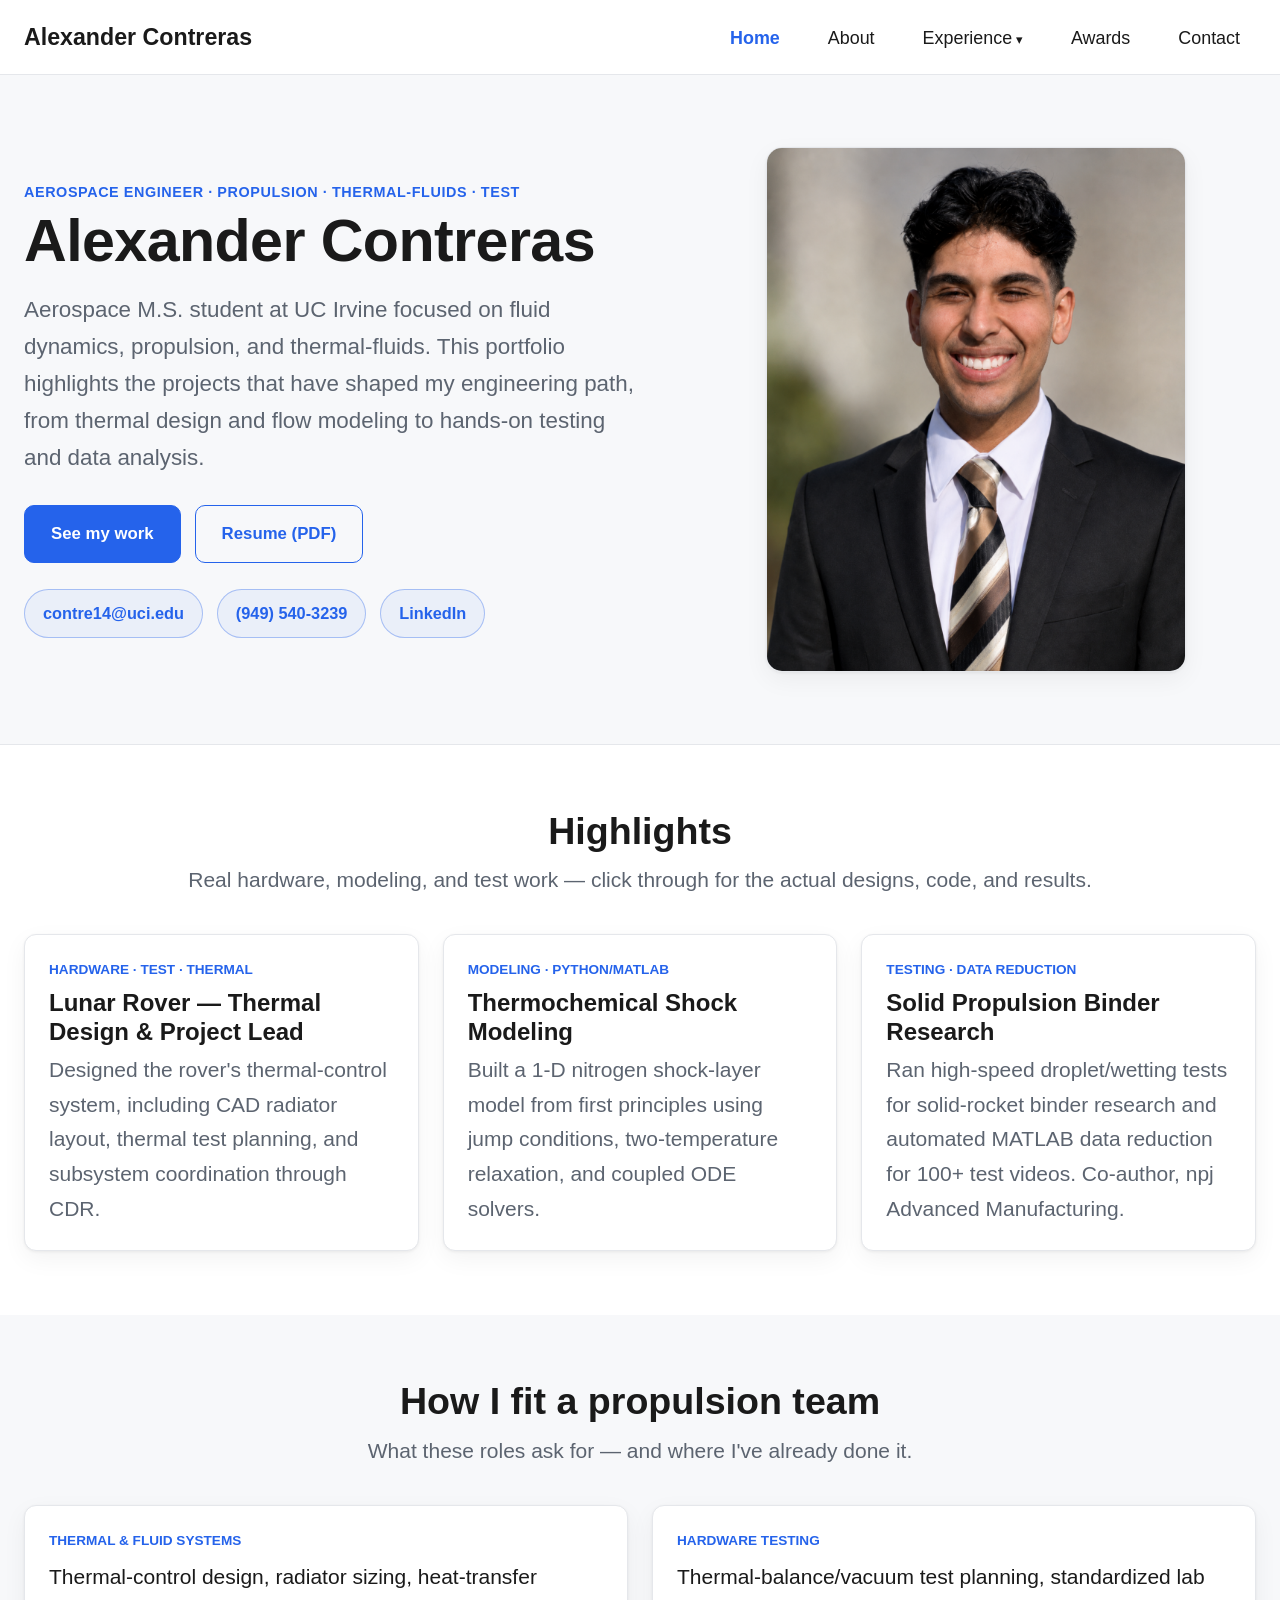
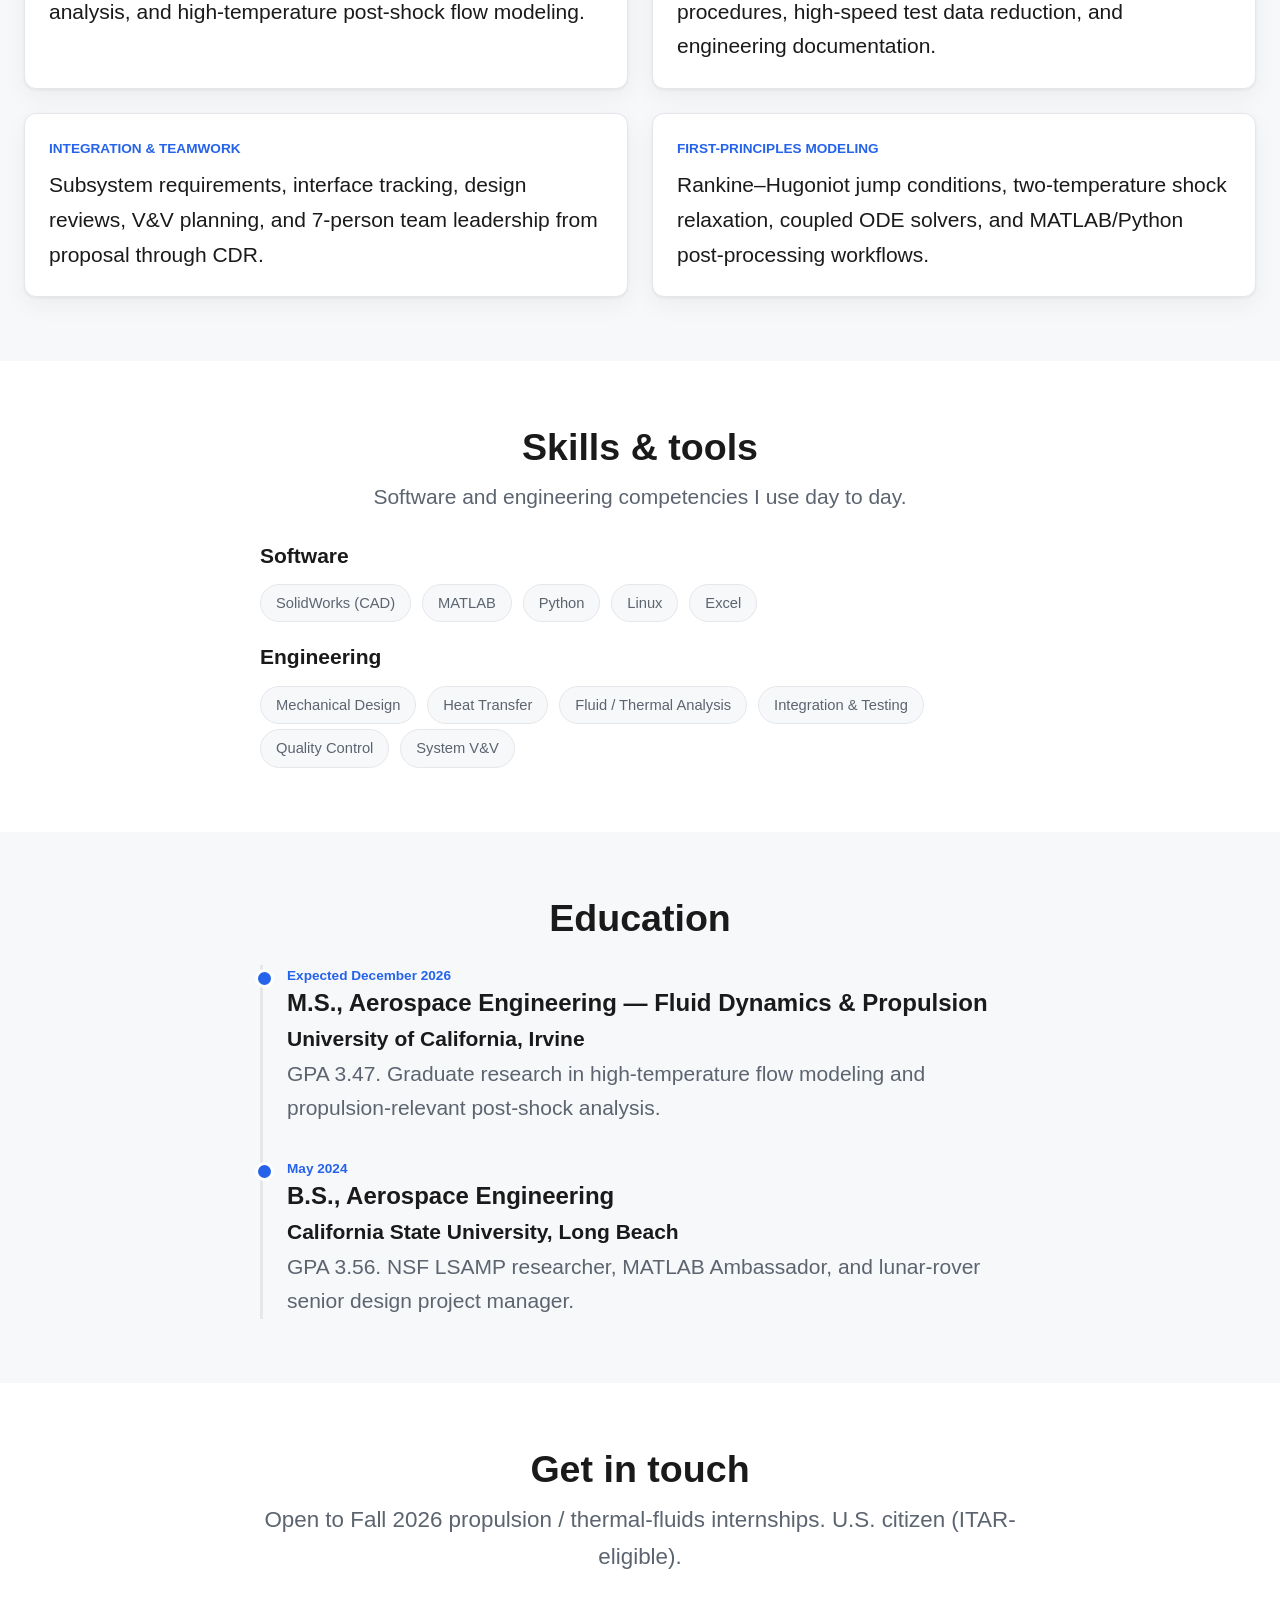
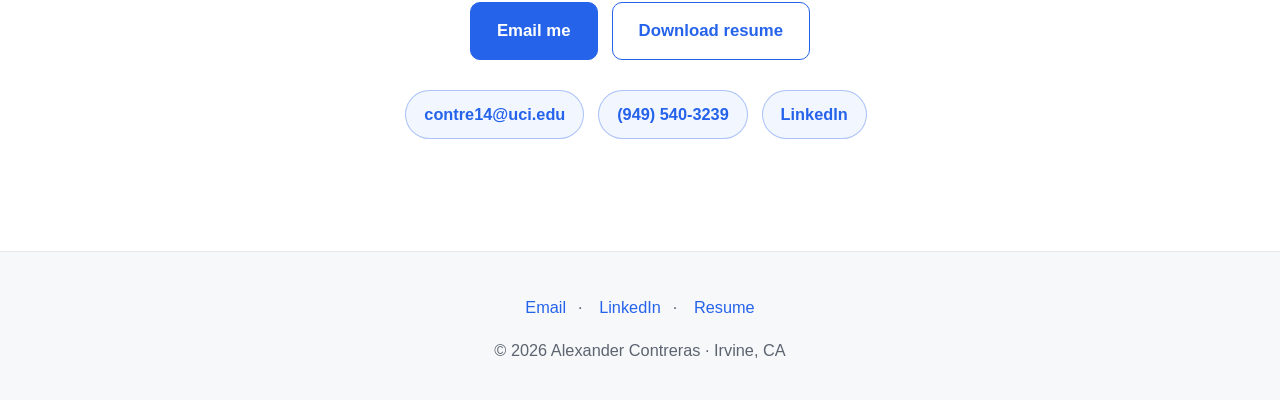
==== commit f7de411c: "Revert live site to v3.0 (pre-navy-rebuild); v4.0 navy version preserved in tag" ====
--- a/index.html
+++ b/index.html
@@ -3,153 +3,186 @@
 <head>
 <meta charset="UTF-8">
 <meta name="viewport" content="width=device-width, initial-scale=1.0">
-<title>Home · Alexander Contreras</title>
-<meta name="description" content="Alexander Contreras — Aerospace Engineer, Fluid Dynamics & Propulsion. Research, projects, and publications.">
+<title>Alexander Contreras — Aerospace Engineer</title>
+<meta name="description" content="Alexander Contreras — M.S. Aerospace Engineering (UC Irvine), fluid dynamics & propulsion. Hardware design, thermal-fluid modeling, and test. U.S. citizen seeking Fall 2026 propulsion internships.">
 <link rel="stylesheet" href="css/style.css">
 </head>
 <body>
-<header class="site">
-  <div class="nav">
-    <a class="brand" href="index.html">ALEXANDER <span>CONTRERAS</span></a>
-    <nav>
-      <button class="menu-btn" aria-label="Menu" onclick="document.getElementById('nv').classList.toggle('open')">&#9776;</button>
-      <ul id="nv">
-        <li><a href="index.html" class="active">Home</a></li>
-        <li><a href="research.html">Research</a></li>
-        <li><a href="projects.html">Projects</a></li>
-        <li><a href="honors.html">Honors &amp; Programs</a></li>
-        <li><a href="resume.html">Resume</a></li>
-      </ul>
-    </nav>
-  </div>
+
+<header class="site-header">
+  <nav class="nav">
+    <a href="index.html" class="brand">Alexander Contreras</a>
+    <button class="nav-toggle" aria-label="Menu" onclick="document.getElementById('navlinks').classList.toggle('open')">☰</button>
+    <ul class="nav-links" id="navlinks">
+      <li><a href="index.html" class="active">Home</a></li>
+      <li><a href="index.html#about">About</a></li>
+      <li class="dropdown">
+        <a href="experience.html">Experience</a>
+        <div class="dropdown-menu">
+          <a href="experience.html#research">Research</a>
+          <a href="experience.html#projects">Projects</a>
+          <a href="experience.html#publications">Publications</a>
+        </div>
+      </li>
+      <li><a href="awards.html">Awards</a></li>
+      <li><a href="contact.html">Contact</a></li>
+    </ul>
+  </nav>
 </header>
-<main><div class="wrap">
 
 <section class="hero">
-  <img class="photo" src="assets/headshot.png" alt="Alexander Contreras">
-  <div>
+  <div class="container hero-grid">
+    <div>
+    <p class="eyebrow">Aerospace Engineer · Propulsion · Thermal-Fluids · Test</p>
     <h1>Alexander Contreras</h1>
-    <span class="tag">Aerospace Engineer · Propulsion · Thermal-Fluids · Test</span>
-    <p>Aerospace M.S. student at UC Irvine focused on fluid dynamics, propulsion, and thermal-fluids. This portfolio highlights the projects that have shaped my engineering path, from thermal design and flow modeling to hands-on testing and data analysis.</p>
-    <div class="contactline">
-      <span><a href="mailto:contre14@uci.edu">contre14@uci.edu</a></span>
-      <span><a href="tel:+19495403239">(949) 540-3239</a></span>
-      <span><a href="https://www.linkedin.com/in/alex-contreras-ac" target="_blank" rel="noopener">linkedin.com/in/alex-contreras-ac</a></span>
-      <span>Irvine, CA · U.S. citizen (ITAR-eligible)</span>
+    <p class="lead">
+      Aerospace M.S. student at UC Irvine focused on fluid dynamics, propulsion, and thermal-fluids.
+      This portfolio highlights the projects that have shaped my engineering path, from thermal design
+      and flow modeling to hands-on testing and data analysis.
+    </p>
+    <div class="hero-cta">
+      <a class="btn" href="experience.html">See my work</a>
+      <a class="btn btn--ghost" href="assets/files/Alex_Contreras_Resume.pdf">Resume (PDF)</a>
+    </div>
+    <div style="margin-top:20px">
+      <a class="contact-pill" href="mailto:contre14@uci.edu">contre14@uci.edu</a>
+      <a class="contact-pill" href="tel:+19495403239">(949) 540-3239</a>
+      <a class="contact-pill" href="https://www.linkedin.com/in/alex-contreras-ac" target="_blank" rel="noopener">LinkedIn</a>
+    </div>
+    </div>
+    <div class="hero-visual">
+      <img src="assets/headshot.png" alt="Alexander Contreras">
     </div>
   </div>
 </section>
 
-<div class="banner">
-  <span class="b-ico">&#128196;</span>
-  <span><b>Published co-author</b> — "Polybutadiene structural effects on dynamic wetting," <i>npj Advanced Manufacturing</i> (2024). <a href="research.html">Read more &#8594;</a></span>
-</div>
-
-<!-- Highlights -->
-<section class="sec">
-  <p class="eyebrow">Highlights</p>
-  <p class="sec-intro">Real hardware, modeling, and test work — click through for the actual designs, code, and results.</p>
-  <div class="tiles">
-    <a class="tile" href="projects.html">
-      <p class="t-meta">Hardware · Test · Thermal</p>
-      <h3>Lunar Rover — Thermal Design &amp; Project Lead</h3>
-      <p>Designed the rover's thermal-control system, including CAD radiator layout, thermal test planning, and subsystem coordination through CDR.</p>
-      <span class="arw">View project &#8594;</span>
-    </a>
-    <a class="tile" href="projects.html">
-      <p class="t-meta">Modeling · Python/MATLAB</p>
-      <h3>Thermochemical Shock Modeling</h3>
-      <p>Built a 1-D nitrogen shock-layer model from first principles using jump conditions, two-temperature relaxation, and coupled ODE solvers.</p>
-      <span class="arw">View project &#8594;</span>
-    </a>
-    <a class="tile" href="research.html">
-      <p class="t-meta">Testing · Data Reduction</p>
-      <h3>Solid Propulsion Binder Research</h3>
-      <p>Ran high-speed droplet/wetting tests for solid-rocket binder research and automated MATLAB data reduction for 100+ test videos. Co-author, npj Advanced Manufacturing.</p>
-      <span class="arw">View research &#8594;</span>
-    </a>
-  </div>
-</section>
-
-<!-- How I fit -->
-<section class="sec">
-  <p class="eyebrow">How I fit a propulsion team</p>
-  <p class="sec-intro">What these roles ask for — and where I've already done it.</p>
-  <div class="grid2">
-    <div class="mini">
-      <p class="m-cap">Thermal &amp; Fluid Systems</p>
-      <p class="m-meta" style="margin-top:0">Thermal-control design, radiator sizing, heat-transfer analysis, and high-temperature post-shock flow modeling.</p>
-    </div>
-    <div class="mini">
-      <p class="m-cap">Hardware Testing</p>
-      <p class="m-meta" style="margin-top:0">Thermal-balance/vacuum test planning, standardized lab procedures, high-speed test data reduction, and engineering documentation.</p>
-    </div>
-    <div class="mini">
-      <p class="m-cap">Integration &amp; Teamwork</p>
-      <p class="m-meta" style="margin-top:0">Subsystem requirements, interface tracking, design reviews, V&amp;V planning, and 7-person team leadership from proposal through CDR.</p>
-    </div>
-    <div class="mini">
-      <p class="m-cap">First-Principles Modeling</p>
-      <p class="m-meta" style="margin-top:0">Rankine–Hugoniot jump conditions, two-temperature shock relaxation, coupled ODE solvers, and MATLAB/Python post-processing workflows.</p>
+<section class="section">
+  <div class="container">
+    <h2 class="center">Highlights</h2>
+    <p class="center muted" style="margin-bottom:36px">Real hardware, modeling, and test work — click through for the actual designs, code, and results.</p>
+    <div class="grid grid-3">
+      <a class="card" href="experience.html#projects" style="color:inherit">
+        <div class="meta">HARDWARE · TEST · THERMAL</div>
+        <h3>Lunar Rover — Thermal Design &amp; Project Lead</h3>
+        <p>Designed the rover's thermal-control system, including CAD radiator layout, thermal test planning, and subsystem coordination through CDR.</p>
+      </a>
+      <a class="card" href="experience.html#projects" style="color:inherit">
+        <div class="meta">MODELING · PYTHON/MATLAB</div>
+        <h3>Thermochemical Shock Modeling</h3>
+        <p>Built a 1-D nitrogen shock-layer model from first principles using jump conditions, two-temperature relaxation, and coupled ODE solvers.</p>
+      </a>
+      <a class="card" href="experience.html#publications" style="color:inherit">
+        <div class="meta">TESTING · DATA REDUCTION</div>
+        <h3>Solid Propulsion Binder Research</h3>
+        <p>Ran high-speed droplet/wetting tests for solid-rocket binder research and automated MATLAB data reduction for 100+ test videos. Co-author, npj Advanced Manufacturing.</p>
+      </a>
     </div>
   </div>
 </section>
 
-<!-- Skills -->
-<section class="sec">
-  <p class="eyebrow">Skills &amp; tools</p>
-  <p class="sec-intro">Software and engineering competencies I use day to day.</p>
-  <div class="skillgroup">
-    <p class="s-lab">Software</p>
-    <div class="tags">
-      <span class="tag">SolidWorks (CAD)</span><span class="tag">MATLAB</span><span class="tag">Python</span><span class="tag">Linux</span><span class="tag">Excel</span>
-    </div>
-  </div>
-  <div class="skillgroup">
-    <p class="s-lab">Engineering</p>
-    <div class="tags">
-      <span class="tag">Mechanical Design</span><span class="tag">Heat Transfer</span><span class="tag">Fluid / Thermal Analysis</span><span class="tag">Integration &amp; Testing</span><span class="tag">Quality Control</span><span class="tag">System V&amp;V</span>
+<section class="section section--soft">
+  <div class="container">
+    <h2 class="center">How I fit a propulsion team</h2>
+    <p class="center muted" style="margin-bottom:36px">What these roles ask for — and where I've already done it.</p>
+    <div class="grid grid-2">
+      <div class="card">
+        <div class="meta">THERMAL &amp; FLUID SYSTEMS</div>
+        <p style="color:var(--ink);margin:0">Thermal-control design, radiator sizing, heat-transfer analysis, and high-temperature post-shock flow modeling.</p>
+      </div>
+      <div class="card">
+        <div class="meta">HARDWARE TESTING</div>
+        <p style="color:var(--ink);margin:0">Thermal-balance/vacuum test planning, standardized lab procedures, high-speed test data reduction, and engineering documentation.</p>
+      </div>
+      <div class="card">
+        <div class="meta">INTEGRATION &amp; TEAMWORK</div>
+        <p style="color:var(--ink);margin:0">Subsystem requirements, interface tracking, design reviews, V&amp;V planning, and 7-person team leadership from proposal through CDR.</p>
+      </div>
+      <div class="card">
+        <div class="meta">FIRST-PRINCIPLES MODELING</div>
+        <p style="color:var(--ink);margin:0">Rankine–Hugoniot jump conditions, two-temperature shock relaxation, coupled ODE solvers, and MATLAB/Python post-processing workflows.</p>
+      </div>
     </div>
   </div>
 </section>
 
-<!-- Education -->
-<section class="sec">
-  <p class="eyebrow">Education</p>
-  <div class="grid2">
-    <div class="mini">
-      <h3>University of California, Irvine</h3>
-      <p class="m-sub">Irvine, CA · Expected December 2026</p>
-      <p class="m-meta">M.S. Aerospace Engineering — Fluid Dynamics &amp; Propulsion · GPA 3.47. Graduate research in high-temperature flow modeling and propulsion-relevant post-shock analysis.</p>
-    </div>
-    <div class="mini">
-      <h3>California State University, Long Beach</h3>
-      <p class="m-sub">Long Beach, CA · May 2024</p>
-      <p class="m-meta">B.S. Aerospace Engineering · GPA 3.56. NSF LSAMP researcher, MATLAB Ambassador, and lunar-rover senior design project manager.</p>
+<section class="section" id="about" style="scroll-margin-top:96px">
+  <div class="container">
+    <h2 class="center">Skills &amp; tools</h2>
+    <p class="center muted" style="margin-bottom:24px">Software and engineering competencies I use day to day.</p>
+    <div style="max-width:760px;margin:0 auto">
+      <p style="font-weight:600;color:var(--ink);margin-bottom:6px">Software</p>
+      <div style="margin-bottom:18px">
+        <span class="tag">SolidWorks (CAD)</span>
+        <span class="tag">MATLAB</span>
+        <span class="tag">Python</span>
+        <span class="tag">Linux</span>
+        <span class="tag">Excel</span>
+      </div>
+      <p style="font-weight:600;color:var(--ink);margin-bottom:6px">Engineering</p>
+      <div>
+        <span class="tag">Mechanical Design</span>
+        <span class="tag">Heat Transfer</span>
+        <span class="tag">Fluid / Thermal Analysis</span>
+        <span class="tag">Integration &amp; Testing</span>
+        <span class="tag">Quality Control</span>
+        <span class="tag">System V&amp;V</span>
+      </div>
     </div>
   </div>
 </section>
 
-<!-- Get in touch -->
-<section class="sec" id="contact">
-  <p class="eyebrow">Get in touch</p>
-  <p class="sec-intro">Open to Fall 2026 propulsion / thermal-fluids internships. U.S. citizen (ITAR-eligible).</p>
-  <div class="btnrow">
-    <a class="btn" href="mailto:contre14@uci.edu">Email me</a>
-    <a class="btn btn--ghost" href="assets/files/Alex_Contreras_Resume.pdf" target="_blank" rel="noopener">Download resume</a>
-  </div>
-  <div class="contactline" style="margin-top:16px">
-    <span><a href="mailto:contre14@uci.edu">contre14@uci.edu</a></span>
-    <span><a href="tel:+19495403239">(949) 540-3239</a></span>
-    <span><a href="https://www.linkedin.com/in/alex-contreras-ac" target="_blank" rel="noopener">LinkedIn</a></span>
+<section class="section section--soft">
+  <div class="container">
+    <h2 class="center">Education</h2>
+    <div style="margin:24px auto 0;max-width:760px">
+      <div class="entry">
+        <div class="when">Expected December 2026</div>
+        <h3>M.S., Aerospace Engineering — Fluid Dynamics &amp; Propulsion</h3>
+        <div class="where">University of California, Irvine</div>
+        <p>GPA 3.47. Graduate research in high-temperature flow modeling and propulsion-relevant post-shock analysis.</p>
+      </div>
+      <div class="entry">
+        <div class="when">May 2024</div>
+        <h3>B.S., Aerospace Engineering</h3>
+        <div class="where">California State University, Long Beach</div>
+        <p>GPA 3.56. NSF LSAMP researcher, MATLAB Ambassador, and lunar-rover senior design project manager.</p>
+      </div>
+    </div>
   </div>
 </section>
 
-</div></main>
-<footer class="site"><div class="wrap">
-  <span>&copy; <span id="yr"></span> Alexander Contreras · Aerospace Engineer</span>
-  <span><a href="mailto:contre14@uci.edu">contre14@uci.edu</a> · <a href="https://www.linkedin.com/in/alex-contreras-ac" target="_blank" rel="noopener">LinkedIn</a></span>
-</div></footer>
-<script>document.getElementById('yr').textContent=new Date().getFullYear();</script>
+<section class="section" id="contact" style="scroll-margin-top:96px">
+  <div class="container center">
+    <h2>Get in touch</h2>
+    <p class="lead muted" style="margin:10px auto 0">
+      Open to Fall 2026 propulsion / thermal-fluids internships. U.S. citizen (ITAR-eligible).
+    </p>
+    <div class="hero-cta" style="justify-content:center;margin-top:26px">
+      <a class="btn" href="mailto:contre14@uci.edu">Email me</a>
+      <a class="btn btn--ghost" href="assets/files/Alex_Contreras_Resume.pdf">Download resume</a>
+    </div>
+    <div style="margin-top:24px">
+      <a class="contact-pill" href="mailto:contre14@uci.edu">contre14@uci.edu</a>
+      <a class="contact-pill" href="tel:+19495403239">(949) 540-3239</a>
+      <a class="contact-pill" href="https://www.linkedin.com/in/alex-contreras-ac" target="_blank" rel="noopener">LinkedIn</a>
+    </div>
+  </div>
+</section>
+
+<footer class="site-footer">
+  <div class="container">
+    <div>
+      <a href="mailto:contre14@uci.edu">Email</a>·
+      <a href="https://www.linkedin.com/in/alex-contreras-ac" target="_blank" rel="noopener">LinkedIn</a>·
+      <a href="assets/files/Alex_Contreras_Resume.pdf">Resume</a>
+    </div>
+    <p style="margin-top:10px">© <span id="yr"></span> Alexander Contreras · Irvine, CA</p>
+  </div>
+</footer>
+<script>
+  document.getElementById('yr').textContent=new Date().getFullYear();
+  function scrollToHash(){ if(location.hash){ var el=document.querySelector(location.hash); if(el) el.scrollIntoView(); } }
+  window.addEventListener('load', function(){ setTimeout(scrollToHash, 60); });
+</script>
 </body>
 </html>
--- a/css/style.css
+++ b/css/style.css
@@ -1,133 +1,245 @@
 /* ============================================================
-   Portfolio — navy academic theme (combined style)
+   Portfolio — clean corporate theme
+   Edit the variables below to recolor the whole site at once.
    ============================================================ */
 :root{
-  --bg:#ffffff; --alt:#f5f7fa; --ink:#16233b; --ink-2:#4b5875; --ink-3:#8a94a8;
-  --line:#e4e8ef; --accent:#24508f; --accent-2:#3a6fc0; --accent-soft:#eaf1fb;
-  --sans:-apple-system,BlinkMacSystemFont,"Segoe UI",Roboto,Helvetica,Arial,sans-serif;
-  --mono:ui-monospace,SFMono-Regular,Menlo,Consolas,monospace;
-}
-*{box-sizing:border-box}
+  --accent:#2563eb;        /* primary accent (links, buttons)        */
+  --accent-dark:#1e40af;   /* hover state                            */
+  --ink:#1a1a1a;           /* main text                              */
+  --muted:#5c6470;         /* secondary text                         */
+  --line:#e5e7eb;          /* borders / dividers                     */
+  --bg:#ffffff;            /* page background                        */
+  --bg-soft:#f7f8fa;       /* alternating section background         */
+  --max:1320px;            /* content max width                      */
+  --radius:12px;
+  --shadow:0 1px 3px rgba(0,0,0,.06), 0 8px 24px rgba(0,0,0,.05);
+  --font:-apple-system,BlinkMacSystemFont,"Segoe UI",Roboto,Helvetica,Arial,sans-serif;
+}
+
+*{box-sizing:border-box;margin:0;padding:0}
 html{scroll-behavior:smooth}
-body{margin:0;font-family:var(--sans);color:var(--ink);background:var(--bg);line-height:1.65;-webkit-font-smoothing:antialiased}
+body{
+  font-family:var(--font);
+  color:var(--ink);
+  background:var(--bg);
+  line-height:1.65;
+  font-size:21px;
+  -webkit-font-smoothing:antialiased;
+}
 a{color:var(--accent);text-decoration:none}
-a:hover{text-decoration:underline}
-img{max-width:100%}
-
-/* header / nav */
-header.site{position:sticky;top:0;z-index:50;background:rgba(255,255,255,.92);backdrop-filter:saturate(180%) blur(10px);border-bottom:1px solid var(--line)}
-.nav{max-width:1040px;margin:0 auto;padding:0 24px;display:flex;align-items:center;justify-content:space-between;height:64px}
-.brand{font-weight:800;letter-spacing:.03em;font-size:18px;color:var(--ink)}
-.brand span{color:var(--accent)}
-nav ul{list-style:none;display:flex;gap:4px;margin:0;padding:0}
-nav a{display:block;padding:9px 14px;border-radius:8px;color:var(--ink-2);font-size:15px;font-weight:500}
-nav a:hover{background:var(--alt);text-decoration:none;color:var(--ink)}
-nav a.active{color:var(--accent);background:var(--accent-soft)}
-.menu-btn{display:none;background:none;border:1px solid var(--line);border-radius:8px;padding:7px 10px;font-size:16px;cursor:pointer;color:var(--ink)}
-
-/* layout */
-.wrap{max-width:1040px;margin:0 auto;padding:0 24px}
-main{padding:52px 0 20px;min-height:60vh}
-.phead{margin:0 0 8px;font-size:32px;letter-spacing:-.02em}
-.pintro{color:var(--ink-2);font-size:17px;max-width:72ch;margin:0 0 34px}
-.eyebrow{font-size:12.5px;letter-spacing:.16em;text-transform:uppercase;color:var(--accent);font-weight:700;margin:0 0 12px}
-.sec{margin-top:40px}
-.sec-intro{color:var(--ink-2);font-size:15.5px;margin:0 0 18px;max-width:72ch}
-
-/* hero */
-.hero{display:grid;grid-template-columns:300px 1fr;gap:44px;align-items:center;padding:30px 0 10px}
-.hero .photo{width:300px;height:360px;object-fit:cover;border-radius:16px;border:1px solid var(--line);box-shadow:0 10px 30px rgba(22,35,59,.10)}
-.hero h1{font-size:40px;line-height:1.08;letter-spacing:-.025em;margin:0 0 8px}
-.hero .tag{display:inline-block;color:var(--accent);font-weight:600;font-size:16px;background:var(--accent-soft);border:1px solid #d3e2f7;padding:7px 16px;border-radius:999px;margin:0 0 18px}
-.hero p{color:var(--ink-2);font-size:16.5px;margin:0 0 14px}
-.contactline{display:flex;flex-wrap:wrap;gap:8px 22px;font-size:15px;color:var(--ink-3);margin-top:8px}
-.contactline a{color:var(--ink-2)}
-
-/* banner callout */
-.banner{margin:34px 0;padding:18px 22px;background:var(--accent-soft);border:1px solid #d3e2f7;border-radius:14px;display:flex;gap:14px;align-items:center;flex-wrap:wrap}
-.banner .b-ico{font-size:22px}
-.banner b{color:var(--ink)}
-
-/* buttons */
-.btn{display:inline-block;padding:13px 22px;border-radius:10px;font-weight:600;font-size:15.5px;background:var(--accent);color:#fff;border:1px solid var(--accent)}
-.btn:hover{background:var(--accent-dark,#1d3f73);border-color:#1d3f73;color:#fff;text-decoration:none}
-.btn--ghost{background:#fff;color:var(--accent)}
-.btn--ghost:hover{background:var(--alt);color:var(--accent);text-decoration:none}
-.btnrow{display:flex;flex-wrap:wrap;gap:12px;margin:6px 0 4px}
-
-/* mini cards (education) */
-.grid2{display:grid;grid-template-columns:1fr 1fr;gap:16px}
-.mini{background:var(--alt);border:1px solid var(--line);border-radius:12px;padding:18px 20px}
-.mini h3{margin:0 0 3px;font-size:16.5px}
-.mini .m-sub{color:var(--ink-3);font-size:13.5px;margin:0}
-.mini .m-meta{color:var(--ink-2);font-size:14.5px;margin:8px 0 0}
-.mini .m-cap{font-size:12.5px;letter-spacing:.12em;text-transform:uppercase;color:var(--accent);font-weight:700;margin:0 0 6px}
-
-/* explore + highlight tiles */
-.tiles{display:grid;grid-template-columns:repeat(3,1fr);gap:14px;margin-top:6px}
-.tiles.two{grid-template-columns:repeat(2,1fr)}
-.tile{display:block;background:var(--bg);border:1px solid var(--line);border-radius:14px;padding:20px 22px;transition:transform .12s,box-shadow .12s;color:inherit}
-.tile:hover{transform:translateY(-2px);box-shadow:0 8px 22px rgba(22,35,59,.09);text-decoration:none}
-.tile .t-meta{font-size:11.5px;letter-spacing:.1em;text-transform:uppercase;color:var(--accent);font-weight:700;margin:0 0 6px}
-.tile h3{margin:0 0 5px;font-size:17px;color:var(--ink)}
-.tile p{margin:0;color:var(--ink-2);font-size:14.5px}
-.tile .arw{color:var(--accent);font-weight:600;font-size:14px;margin-top:10px;display:inline-block}
-
-/* skills */
-.skillgroup{margin:0 0 16px}
-.skillgroup .s-lab{font-weight:700;color:var(--ink);font-size:15px;margin:0 0 8px}
-
-/* entries (research / projects / honors) */
-.entry{border:1px solid var(--line);border-radius:16px;padding:26px 28px;margin:0 0 26px;background:var(--bg)}
-.entry .e-top{display:flex;justify-content:space-between;gap:16px;flex-wrap:wrap;align-items:baseline}
-.entry h2{margin:0;font-size:23px;letter-spacing:-.01em}
-.entry .e-date{color:var(--ink-3);font-size:14.5px;white-space:nowrap}
-.entry .e-role{color:var(--accent);font-weight:600;font-size:15.5px;margin:4px 0 0}
-.entry .e-affil{color:var(--ink-3);font-size:14.5px;margin:2px 0 0}
-.entry .e-pub{color:var(--ink-2);font-size:14.5px;margin:2px 0 0;font-style:italic}
-.entry .e-body{margin:16px 0 0;color:var(--ink-2);font-size:15.5px}
-.entry ul{margin:12px 0 0;padding-left:20px;color:var(--ink-2);font-size:15.5px}
-.entry ul li{margin:0 0 7px}
-.entry .sub-h{margin:20px 0 0;font-weight:700;font-size:15px;color:var(--ink)}
-.tags{display:flex;flex-wrap:wrap;gap:7px;margin:16px 0 0}
-.tag{font-size:12.5px;padding:5px 12px;border-radius:999px;background:var(--alt);border:1px solid var(--line);color:var(--ink-2)}
-.featured{border-color:#cddcf3;box-shadow:0 6px 20px rgba(36,80,143,.07)}
-.badge{display:inline-block;font-size:11px;font-weight:700;letter-spacing:.08em;text-transform:uppercase;color:#fff;background:var(--accent);padding:4px 10px;border-radius:6px;margin-bottom:10px}
-
-/* figures (our real visuals inside entries) */
-.figure{margin:20px 0 0}
-.figure a{display:block}
-.figure img{width:100%;border:1px solid var(--line);border-radius:12px;background:var(--alt);display:block}
-.figure figcaption{font-size:13.5px;color:var(--ink-3);margin-top:8px}
-.figrow{display:grid;grid-template-columns:1fr 1fr;gap:16px;margin-top:20px}
-.figrow .figure{margin:0}
-
-/* doc links / viewers */
-.doc{margin:18px 0 0;border:1px solid var(--line);border-radius:12px;overflow:hidden}
-.doc .doc-bar{display:flex;justify-content:space-between;align-items:center;gap:10px;padding:11px 15px;background:var(--alt);border-bottom:1px solid var(--line);font-size:14.5px}
-.doc .doc-bar .d-name{font-weight:600;color:var(--ink)}
-.doc .doc-bar .d-links a{margin-left:14px;font-size:14px}
-.doc iframe{width:100%;height:560px;border:0;display:block;background:#fff}
-.doc-grid{display:grid;grid-template-columns:1fr 1fr;gap:12px;margin-top:14px}
-.doc-mini{border:1px solid var(--line);border-radius:10px;padding:14px 16px;background:var(--alt)}
-.doc-mini .dm-t{font-weight:600;font-size:14.5px;color:var(--ink)}
-.doc-mini .dm-l{font-size:14px;margin-top:6px}
-.codelinks{display:flex;flex-wrap:wrap;gap:10px;margin-top:14px}
-.codelinks a{font-family:var(--mono);font-size:13.5px;background:var(--alt);border:1px solid var(--line);border-radius:8px;padding:8px 13px;color:var(--ink)}
-.codelinks a:hover{border-color:var(--accent);text-decoration:none}
-
-/* footer */
-footer.site{border-top:1px solid var(--line);margin-top:40px;background:var(--alt)}
-footer.site .wrap{padding:30px 24px;display:flex;justify-content:space-between;flex-wrap:wrap;gap:14px;font-size:14.5px;color:var(--ink-3)}
-footer.site a{color:var(--ink-2)}
-
-@media (max-width:760px){
-  .hero{grid-template-columns:1fr;gap:24px}
-  .hero .photo{width:200px;height:240px}
-  .grid2,.tiles,.tiles.two,.figrow,.doc-grid{grid-template-columns:1fr}
-  nav ul{display:none;position:absolute;top:64px;left:0;right:0;background:#fff;border-bottom:1px solid var(--line);flex-direction:column;padding:10px 16px}
-  nav ul.open{display:flex}
-  .menu-btn{display:block}
-  .doc iframe{height:420px}
-  .entry{padding:20px}
-}
+a:hover{color:var(--accent-dark);text-decoration:underline}
+img{max-width:100%;display:block}
+h1,h2,h3{line-height:1.2;font-weight:700}
+h1{font-size:3.7rem;font-weight:800;letter-spacing:-.01em}
+h2{font-size:2.35rem;margin-bottom:.6rem}
+h3{font-size:1.5rem}
+p{color:var(--muted)}
+.container{max-width:var(--max);margin:0 auto;padding:0 24px}
+.section{padding:64px 0}
+.section--soft{background:var(--bg-soft)}
+.lead{font-size:1.4rem;max-width:820px}
+.center{text-align:center}
+.muted{color:var(--muted)}
+
+/* placeholder marker — easy to spot, easy to grep for "PLACEHOLDER" */
+.ph{
+  background:#fff7ed;
+  border:1px dashed #fb923c;
+  color:#9a3412;
+  border-radius:8px;
+  padding:.4em .6em;
+  font-size:.9rem;
+}
+
+/* ---------- Header / Nav ---------- */
+.site-header{
+  position:sticky;top:0;z-index:50;
+  background:rgba(255,255,255,.9);
+  backdrop-filter:saturate(150%) blur(8px);
+  border-bottom:1px solid var(--line);
+}
+.nav{
+  display:flex;align-items:center;justify-content:space-between;
+  max-width:var(--max);margin:0 auto;padding:18px 24px;
+}
+.brand{font-weight:800;font-size:1.45rem;color:var(--ink)}
+.brand:hover{text-decoration:none}
+.nav-toggle{display:none;background:none;border:0;font-size:1.5rem;cursor:pointer}
+.nav-links{display:flex;align-items:center;gap:16px;list-style:none}
+.nav-links a{
+  color:var(--ink);padding:12px 16px;border-radius:8px;font-size:1.12rem;font-weight:500;
+}
+.nav-links a:hover{background:var(--bg-soft);text-decoration:none}
+.nav-links a.active{color:var(--accent);font-weight:700}
+
+/* dropdown */
+.dropdown{position:relative}
+.dropdown > a::after{content:" ▾";font-size:.75em}
+.dropdown-menu{
+  position:absolute;top:100%;left:0;min-width:190px;
+  background:#fff;border:1px solid var(--line);border-radius:10px;
+  box-shadow:var(--shadow);padding:6px;display:none;
+}
+.dropdown:hover .dropdown-menu,
+.dropdown:focus-within .dropdown-menu{display:block}
+.dropdown-menu a{display:block}
+
+/* ---------- Hero ---------- */
+.hero{padding:72px 0;background:var(--bg-soft);border-bottom:1px solid var(--line)}
+.hero .eyebrow{color:var(--accent);font-weight:600;letter-spacing:.04em;text-transform:uppercase;font-size:.9rem}
+.hero p.lead{margin-top:16px}
+.hero-cta{margin-top:28px;display:flex;gap:14px;flex-wrap:wrap}
+.hero-grid{display:grid;grid-template-columns:1.05fr .95fr;gap:52px;align-items:center}
+.hero-visual{display:flex;justify-content:center}
+.hero-visual img{width:100%;max-width:420px;border-radius:16px;border:1px solid var(--line);box-shadow:var(--shadow)}
+@media(max-width:820px){.hero-grid{grid-template-columns:1fr;gap:32px}.hero-visual img{max-width:340px}}
+
+/* ---------- Buttons ---------- */
+.btn{
+  display:inline-block;padding:14px 26px;border-radius:10px;font-weight:600;font-size:1.05rem;
+  background:var(--accent);color:#fff;border:1px solid var(--accent);
+}
+.btn:hover{background:var(--accent-dark);border-color:var(--accent-dark);color:#fff;text-decoration:none}
+.btn--ghost{background:transparent;color:var(--accent)}
+.btn--ghost:hover{background:var(--bg-soft);color:var(--accent-dark)}
+
+/* contact pills */
+.contact-pill{display:inline-block;font-size:1.02rem;font-weight:600;color:var(--accent);
+  background:rgba(37,99,235,.06);border:1px solid rgba(37,99,235,.35);
+  padding:10px 18px;border-radius:999px;margin:6px 8px 0 0}
+.contact-pill:hover{background:var(--accent);color:#fff;border-color:var(--accent);text-decoration:none}
+
+/* button-style links (project/award bottom links) */
+.btn-link{display:inline-block;text-align:center;font-weight:600;font-size:1rem;
+  padding:11px 18px;border:1px solid var(--accent);border-radius:10px;color:var(--accent);background:#fff}
+.btn-link:hover{background:var(--accent);color:#fff;text-decoration:none}
+.linkrow{display:flex;flex-wrap:wrap;gap:12px;margin-top:20px}
+
+/* ---------- Cards / grid ---------- */
+.grid{display:grid;gap:24px}
+.grid-2{grid-template-columns:repeat(2,1fr)}
+.grid-3{grid-template-columns:repeat(3,1fr)}
+.card{
+  background:#fff;border:1px solid var(--line);border-radius:var(--radius);
+  padding:24px;box-shadow:var(--shadow);
+}
+.card h3{margin-bottom:6px}
+.card .meta{font-size:.85rem;color:var(--accent);font-weight:600;margin-bottom:8px}
+.card-img{
+  border-radius:10px;border:1px solid var(--line);margin-bottom:16px;
+  aspect-ratio:16/9;object-fit:cover;width:100%;background:var(--bg-soft);
+}
+/* document thumbnails (posters, papers, reports) — show whole page, don't crop */
+.card-img.doc{aspect-ratio:auto;object-fit:contain;background:#fff;max-height:460px}
+.tag{
+  display:inline-block;background:var(--bg-soft);border:1px solid var(--line);
+  color:var(--muted);font-size:.92rem;padding:6px 15px;border-radius:999px;margin:5px 5px 0 0;
+}
+
+/* ---------- Work figures (inline project/research visuals) ---------- */
+.project{padding:40px 0;border-bottom:1px solid var(--line)}
+.project:first-of-type{padding-top:24px}
+.project:last-child{border-bottom:0}
+.project .meta{font-size:.85rem;color:var(--accent);font-weight:600;margin-bottom:6px}
+.project h2{margin-bottom:4px}
+.project .role{font-weight:600;color:var(--ink);margin-bottom:12px}
+.project p{max-width:760px}
+.figure{margin:22px 0}
+.figure img{border:1px solid var(--line);border-radius:10px;background:#fff;width:100%}
+.figure figcaption{font-size:.85rem;color:var(--muted);margin-top:8px}
+.figure-grid{display:grid;gap:22px;grid-template-columns:repeat(2,1fr);margin:22px 0}
+.figure-grid .figure{margin:0}
+.doclinks{font-size:1.05rem;color:var(--muted);margin-top:20px;line-height:2}
+.doclinks a{font-weight:600}
+.poster-link img{max-width:520px;border:1px solid var(--line);border-radius:10px}
+@media(max-width:760px){.figure-grid{grid-template-columns:1fr}}
+
+/* ---------- Case-study project cards ---------- */
+.pcard{background:#fff;border:1px solid var(--line);border-radius:var(--radius);
+  box-shadow:var(--shadow);overflow:hidden;margin-bottom:36px}
+.pcard:last-child{margin-bottom:0}
+.pcard-head{padding:24px 28px 18px}
+.pcard-head .meta{font-size:.85rem;color:var(--accent);font-weight:600;margin-bottom:6px}
+.pcard-head h2{margin-bottom:4px}
+.pcard-head .role{font-weight:600;color:var(--ink);margin:0}
+.pcard-hero{width:100%;display:block;background:var(--bg-soft);border-top:1px solid var(--line);border-bottom:1px solid var(--line)}
+.pcard-body{padding:28px}
+.pcard-cols{display:grid;grid-template-columns:1fr 320px;gap:40px;align-items:start}
+.pcard-main{min-width:0}
+.pcard-main p{max-width:none}
+.pcard-side{background:var(--bg-soft);border:1px solid var(--line);border-radius:12px;padding:22px;position:sticky;top:96px}
+.pcard-side h4{font-size:.78rem;text-transform:uppercase;letter-spacing:.05em;color:var(--muted);font-weight:700;margin:0 0 8px}
+.pcard-side .tools-wrap{margin-bottom:18px}
+.pcard-side .links-col{display:flex;flex-direction:column;gap:10px}
+.pcard-side .btn-link{display:block}
+@media(max-width:900px){.pcard-cols{grid-template-columns:1fr;gap:24px}.pcard-side{position:static}}
+.wins{list-style:none;margin:16px 0 4px;padding:0}
+.wins li{position:relative;padding-left:28px;margin-bottom:10px;color:var(--ink)}
+.wins li::before{content:"\2713";position:absolute;left:0;top:0;color:var(--accent);font-weight:700}
+.wins b{color:var(--ink)}
+.toolrow{margin:18px 0 4px}
+.toolrow .label{font-size:.78rem;text-transform:uppercase;letter-spacing:.04em;color:var(--muted);font-weight:600;margin-right:6px}
+.support{margin-top:22px}
+.subhead{font-weight:700;color:var(--ink);font-size:1.08rem;margin-top:26px;margin-bottom:4px;padding-top:22px;border-top:1px solid var(--line)}
+.subhead-eyebrow{display:block;font-size:.72rem;letter-spacing:.05em;text-transform:uppercase;color:var(--accent);font-weight:600;margin-bottom:3px}
+.subhead-note{font-weight:400;color:var(--muted);font-size:.95rem}
+
+/* ---------- Experience jump-nav ---------- */
+.jumpnav{position:sticky;top:74px;z-index:40;background:rgba(255,255,255,.93);
+  backdrop-filter:saturate(150%) blur(8px);border-top:1px solid var(--line);border-bottom:1px solid var(--line)}
+.jumpnav .container{display:flex;gap:10px;padding-top:12px;padding-bottom:12px;flex-wrap:wrap}
+.jumpnav a{font-size:1.05rem;font-weight:600;color:var(--ink);padding:11px 24px;
+  border:1px solid var(--line);border-radius:999px;background:#fff}
+.jumpnav a:hover{background:var(--accent);color:#fff;border-color:var(--accent);text-decoration:none}
+.exp-section{scroll-margin-top:175px}
+.pcard-head h2.big-title{font-size:2.5rem;margin:2px 0 8px}
+.pcard-head .headmeta{font-size:1rem;color:var(--accent);font-weight:600;margin-bottom:6px}
+.pcard-head .headline{color:var(--ink);font-weight:600;margin:2px 0}
+.pcard-head .headline.pub{color:var(--muted);font-weight:500}
+.pcard-hero.clickable{cursor:zoom-in}
+.section-title{font-size:2.9rem;margin-bottom:4px}
+
+/* ---------- Timeline (experience entries) ---------- */
+.entry{
+  border-left:3px solid var(--line);padding:0 0 32px 24px;position:relative;
+}
+.entry::before{
+  content:"";position:absolute;left:-8px;top:4px;width:13px;height:13px;
+  border-radius:50%;background:var(--accent);border:3px solid #fff;
+}
+.entry:last-child{padding-bottom:0}
+.entry .when{font-size:.85rem;color:var(--accent);font-weight:600}
+.entry h3{margin:2px 0 4px}
+.entry .where{font-weight:600;color:var(--ink)}
+
+/* ---------- Awards cards ---------- */
+.award-grid{display:grid;grid-template-columns:repeat(2,1fr);gap:36px;margin-top:40px}
+.award-card{background:#fff;border:1px solid var(--line);border-radius:var(--radius);box-shadow:var(--shadow);overflow:hidden;display:flex;flex-direction:column}
+.award-card img{width:100%;display:block;border-bottom:1px solid var(--line)}
+.award-card .award-body{padding:28px;display:flex;flex-direction:column;gap:14px}
+.award-card .meta{font-size:.95rem;color:var(--accent);font-weight:600;margin:0}
+.award-card h3{font-size:1.6rem;margin:0}
+.award-card p{margin:0}
+.award-card .linkrow{margin-top:6px}
+@media(max-width:820px){.award-grid{grid-template-columns:1fr}}
+
+/* ---------- Footer ---------- */
+.site-footer{
+  border-top:1px solid var(--line);background:var(--bg-soft);
+  padding:36px 0;margin-top:48px;text-align:center;color:var(--muted);font-size:1.02rem;
+}
+.site-footer a{margin:0 6px;padding:6px 6px;display:inline-block}
+
+/* ---------- Responsive ---------- */
+@media(max-width:760px){
+  h1{font-size:1.9rem}
+  .nav-toggle{display:block}
+  .nav-links{
+    display:none;position:absolute;top:100%;left:0;right:0;
+    flex-direction:column;align-items:stretch;gap:0;
+    background:#fff;border-bottom:1px solid var(--line);padding:8px 16px 16px;
+  }
+  .nav-links.open{display:flex}
+  .dropdown-menu{position:static;display:block;border:0;box-shadow:none;padding-left:12px}
+  .grid-2,.grid-3{grid-template-columns:1fr}
+}
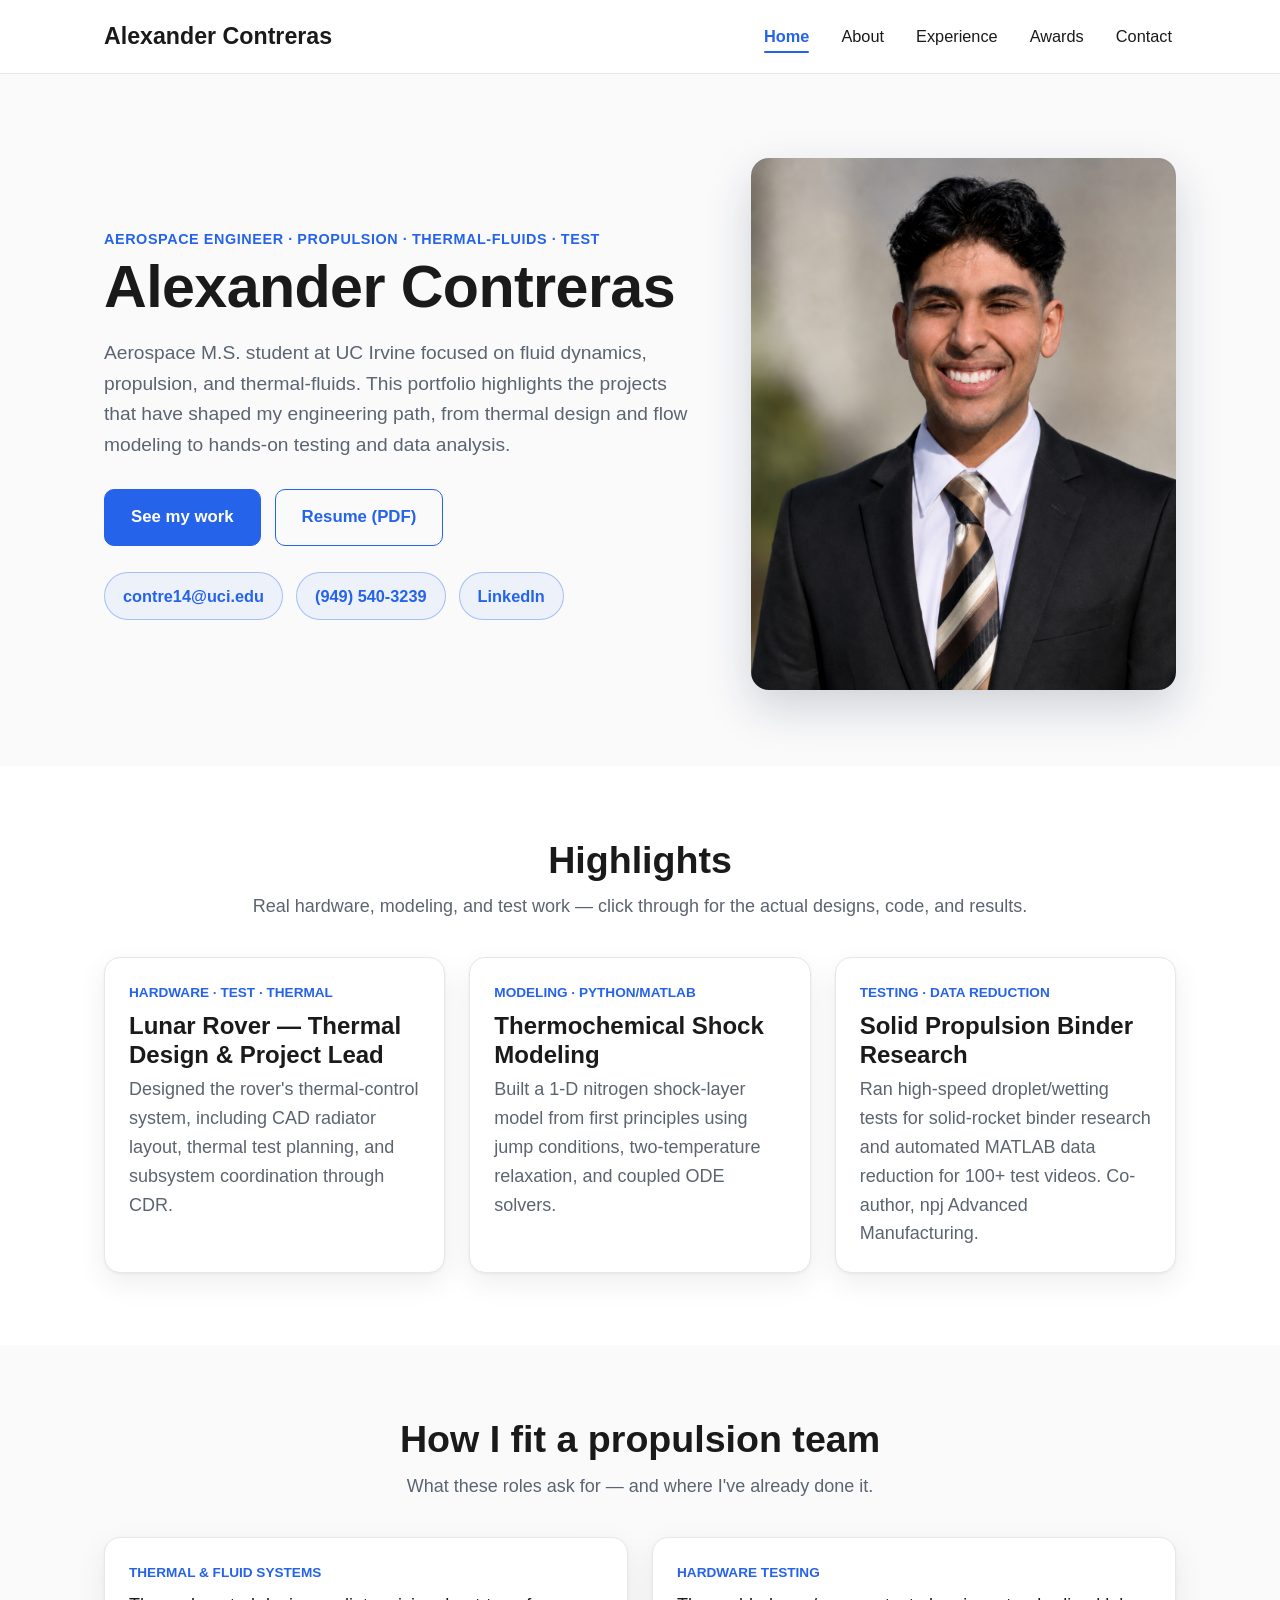
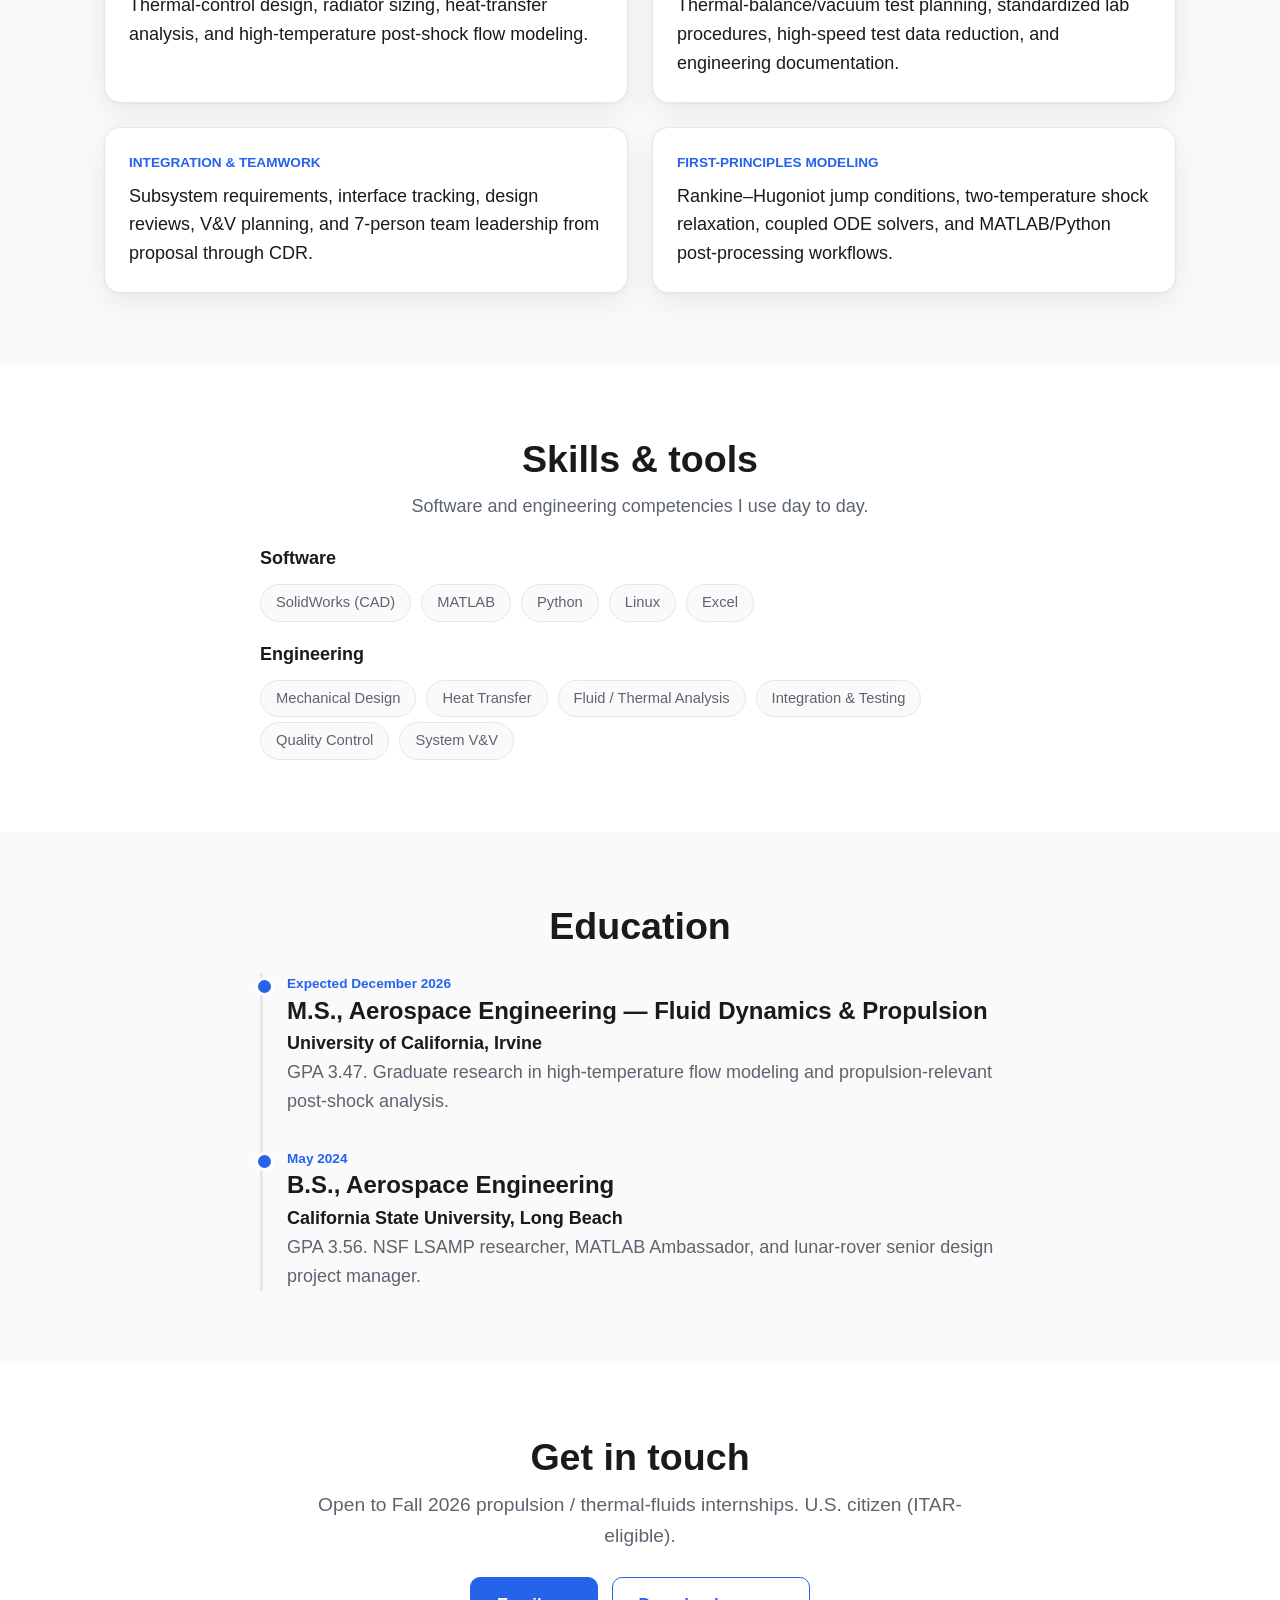
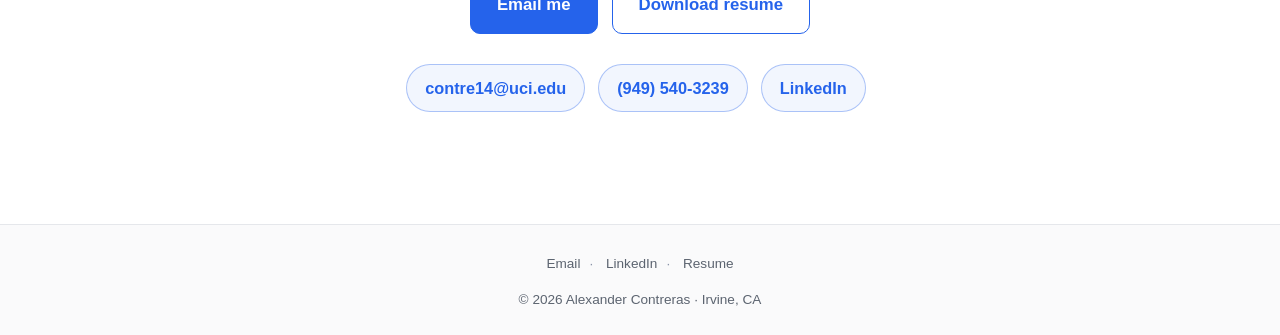
==== commit 719c9c22: "Design polish: --max 1120, body 18px, lead 700px, wider hero + borderless headshot, nav spacing + an" ====
--- a/index.html
+++ b/index.html
@@ -5,7 +5,7 @@
 <meta name="viewport" content="width=device-width, initial-scale=1.0">
 <title>Alexander Contreras — Aerospace Engineer</title>
 <meta name="description" content="Alexander Contreras — M.S. Aerospace Engineering (UC Irvine), fluid dynamics & propulsion. Hardware design, thermal-fluid modeling, and test. U.S. citizen seeking Fall 2026 propulsion internships.">
-<link rel="stylesheet" href="css/style.css">
+<link rel="stylesheet" href="css/style.css?v=6">
 </head>
 <body>
 
--- a/css/style.css
+++ b/css/style.css
@@ -9,10 +9,10 @@
   --muted:#5c6470;         /* secondary text                         */
   --line:#e5e7eb;          /* borders / dividers                     */
   --bg:#ffffff;            /* page background                        */
-  --bg-soft:#f7f8fa;       /* alternating section background         */
-  --max:1320px;            /* content max width                      */
-  --radius:12px;
-  --shadow:0 1px 3px rgba(0,0,0,.06), 0 8px 24px rgba(0,0,0,.05);
+  --bg-soft:#fafafb;       /* alternating section background         */
+  --max:1120px;            /* content max width                      */
+  --radius:16px;
+  --shadow:0 1px 3px rgba(0,0,0,.05), 0 10px 30px rgba(0,0,0,.07);
   --font:-apple-system,BlinkMacSystemFont,"Segoe UI",Roboto,Helvetica,Arial,sans-serif;
 }
 
@@ -22,8 +22,8 @@
   font-family:var(--font);
   color:var(--ink);
   background:var(--bg);
-  line-height:1.65;
-  font-size:21px;
+  line-height:1.6;
+  font-size:18px;
   -webkit-font-smoothing:antialiased;
 }
 a{color:var(--accent);text-decoration:none}
@@ -35,9 +35,11 @@
 h3{font-size:1.5rem}
 p{color:var(--muted)}
 .container{max-width:var(--max);margin:0 auto;padding:0 24px}
-.section{padding:64px 0}
+.section{padding:72px 0}
 .section--soft{background:var(--bg-soft)}
-.lead{font-size:1.4rem;max-width:820px}
+.section--tight{padding:48px 0}
+.section--lg{padding:96px 0}
+.lead{font-size:1.2rem;max-width:700px}
 .center{text-align:center}
 .muted{color:var(--muted)}
 
@@ -65,12 +67,15 @@
 .brand{font-weight:800;font-size:1.45rem;color:var(--ink)}
 .brand:hover{text-decoration:none}
 .nav-toggle{display:none;background:none;border:0;font-size:1.5rem;cursor:pointer}
-.nav-links{display:flex;align-items:center;gap:16px;list-style:none}
+.nav-links{display:flex;align-items:center;gap:24px;list-style:none}
 .nav-links a{
-  color:var(--ink);padding:12px 16px;border-radius:8px;font-size:1.12rem;font-weight:500;
-}
-.nav-links a:hover{background:var(--bg-soft);text-decoration:none}
+  position:relative;color:var(--ink);padding:10px 4px;border-radius:8px;font-size:1.02rem;font-weight:500;
+}
+.nav-links a:hover{text-decoration:none;color:var(--accent)}
+.nav-links a::after{content:"";position:absolute;left:4px;right:4px;bottom:2px;height:2px;background:var(--accent);border-radius:2px;transform:scaleX(0);transform-origin:left;transition:transform .18s ease}
+.nav-links a:hover::after{transform:scaleX(1)}
 .nav-links a.active{color:var(--accent);font-weight:700}
+.nav-links a.active::after{transform:scaleX(1)}
 
 /* dropdown */
 .dropdown{position:relative}
@@ -85,13 +90,13 @@
 .dropdown-menu a{display:block}
 
 /* ---------- Hero ---------- */
-.hero{padding:72px 0;background:var(--bg-soft);border-bottom:1px solid var(--line)}
+.hero{padding:84px 0 76px;background:var(--bg-soft)}
 .hero .eyebrow{color:var(--accent);font-weight:600;letter-spacing:.04em;text-transform:uppercase;font-size:.9rem}
 .hero p.lead{margin-top:16px}
 .hero-cta{margin-top:28px;display:flex;gap:14px;flex-wrap:wrap}
-.hero-grid{display:grid;grid-template-columns:1.05fr .95fr;gap:52px;align-items:center}
+.hero-grid{display:grid;grid-template-columns:1.25fr .9fr;gap:56px;align-items:center}
 .hero-visual{display:flex;justify-content:center}
-.hero-visual img{width:100%;max-width:420px;border-radius:16px;border:1px solid var(--line);box-shadow:var(--shadow)}
+.hero-visual img{width:100%;max-width:440px;border-radius:18px;box-shadow:0 18px 46px rgba(22,35,59,.18)}
 @media(max-width:820px){.hero-grid{grid-template-columns:1fr;gap:32px}.hero-visual img{max-width:340px}}
 
 /* ---------- Buttons ---------- */
@@ -145,7 +150,7 @@
 .project .role{font-weight:600;color:var(--ink);margin-bottom:12px}
 .project p{max-width:760px}
 .figure{margin:22px 0}
-.figure img{border:1px solid var(--line);border-radius:10px;background:#fff;width:100%}
+.figure img{border:1px solid var(--line);border-radius:14px;background:#fff;width:100%}
 .figure figcaption{font-size:.85rem;color:var(--muted);margin-top:8px}
 .figure-grid{display:grid;gap:22px;grid-template-columns:repeat(2,1fr);margin:22px 0}
 .figure-grid .figure{margin:0}
@@ -197,7 +202,7 @@
 .pcard-head .headline{color:var(--ink);font-weight:600;margin:2px 0}
 .pcard-head .headline.pub{color:var(--muted);font-weight:500}
 .pcard-hero.clickable{cursor:zoom-in}
-.section-title{font-size:2.9rem;margin-bottom:4px}
+.section-title{font-size:2.6rem;margin-bottom:12px}
 
 /* ---------- Timeline (experience entries) ---------- */
 .entry{
@@ -223,12 +228,21 @@
 .award-card .linkrow{margin-top:6px}
 @media(max-width:820px){.award-grid{grid-template-columns:1fr}}
 
+/* ---------- Contact icon cards ---------- */
+.contact-cards{display:grid;grid-template-columns:repeat(4,1fr);gap:16px;max-width:720px;margin:36px auto 0}
+.contact-card{display:flex;flex-direction:column;align-items:center;gap:10px;padding:24px 16px;border:1px solid var(--line);border-radius:16px;background:#fff;box-shadow:var(--shadow);color:var(--ink);transition:transform .12s,box-shadow .12s,border-color .12s}
+.contact-card:hover{transform:translateY(-3px);box-shadow:0 12px 28px rgba(0,0,0,.10);text-decoration:none;border-color:var(--accent)}
+.contact-card svg{width:28px;height:28px;stroke:var(--accent)}
+.contact-card .cc-l{font-weight:700;font-size:.98rem}
+.contact-card .cc-s{font-size:.82rem;color:var(--muted)}
+@media(max-width:640px){.contact-cards{grid-template-columns:repeat(2,1fr)}}
+
 /* ---------- Footer ---------- */
 .site-footer{
   border-top:1px solid var(--line);background:var(--bg-soft);
-  padding:36px 0;margin-top:48px;text-align:center;color:var(--muted);font-size:1.02rem;
-}
-.site-footer a{margin:0 6px;padding:6px 6px;display:inline-block}
+  padding:24px 0;margin-top:40px;text-align:center;color:var(--ink-3,#8a94a8);font-size:.85rem;
+}
+.site-footer a{margin:0 5px;padding:4px 4px;display:inline-block;color:var(--muted)}
 
 /* ---------- Responsive ---------- */
 @media(max-width:760px){
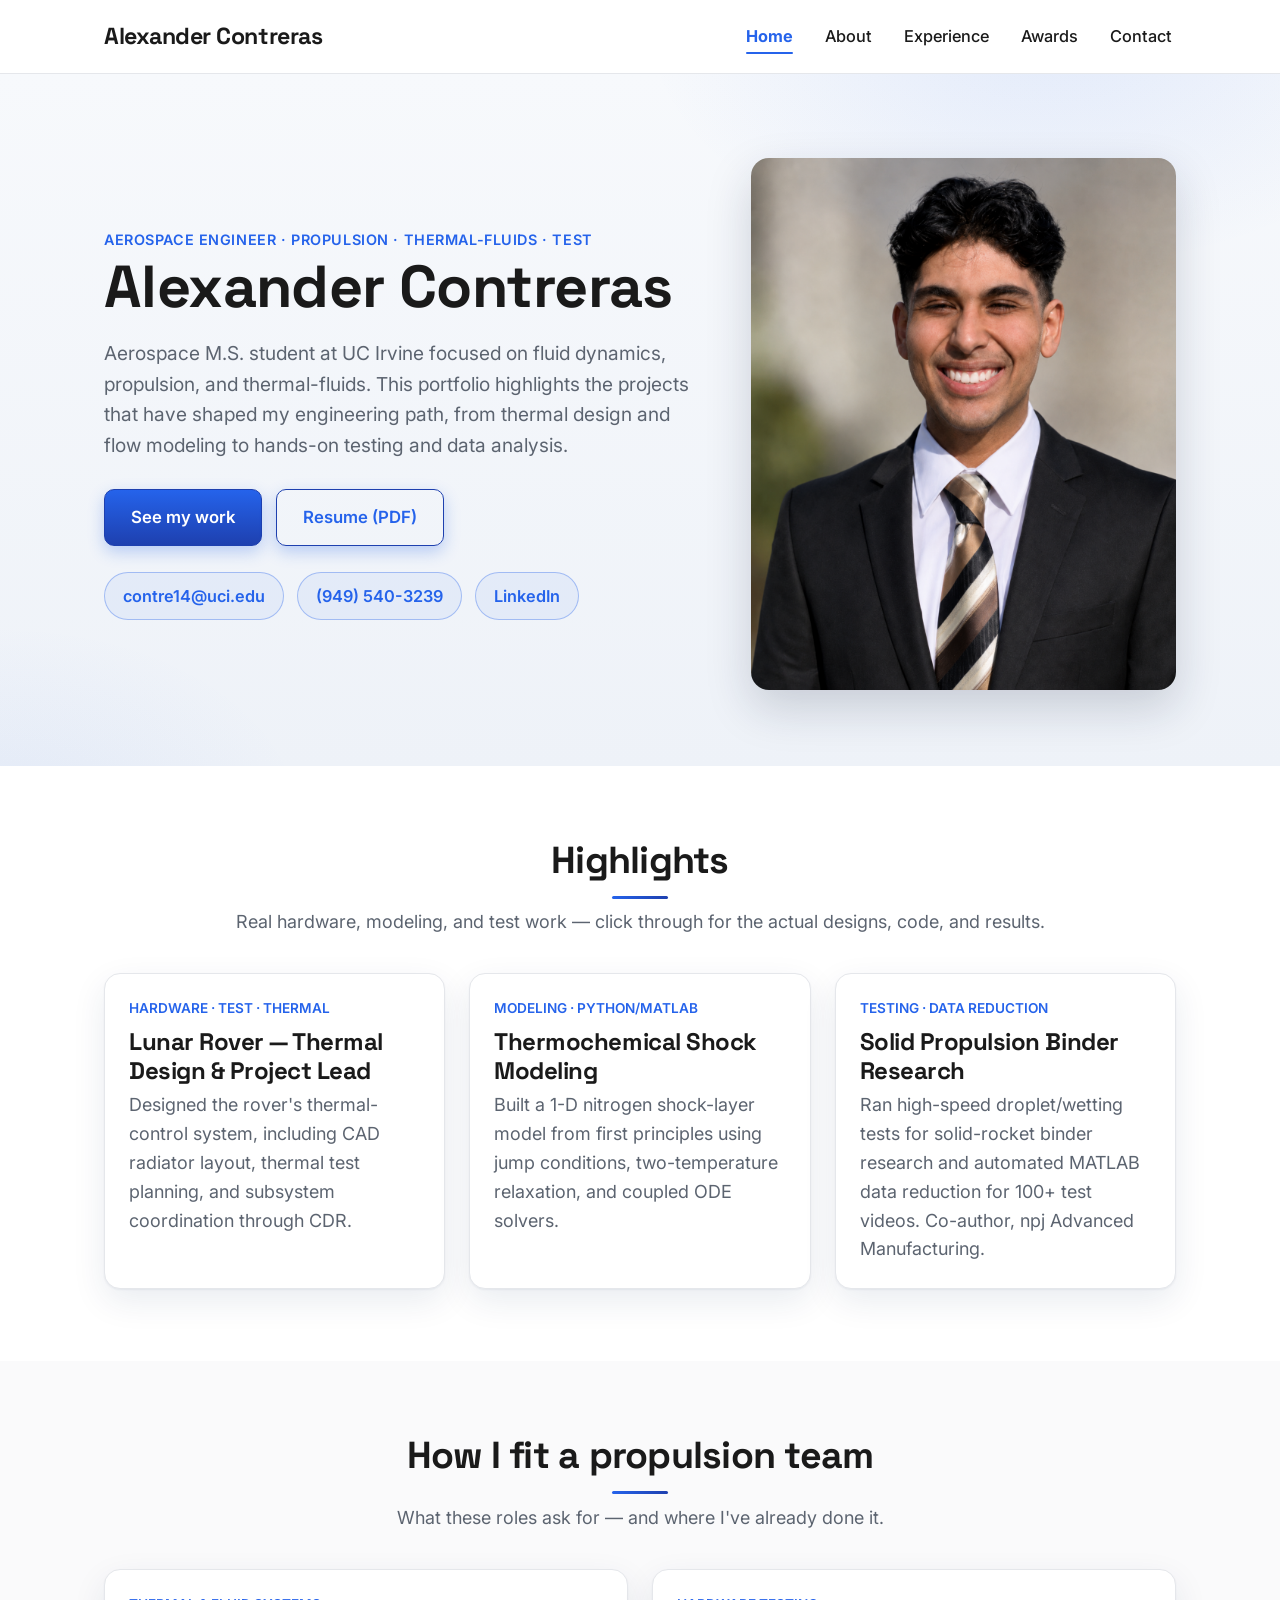
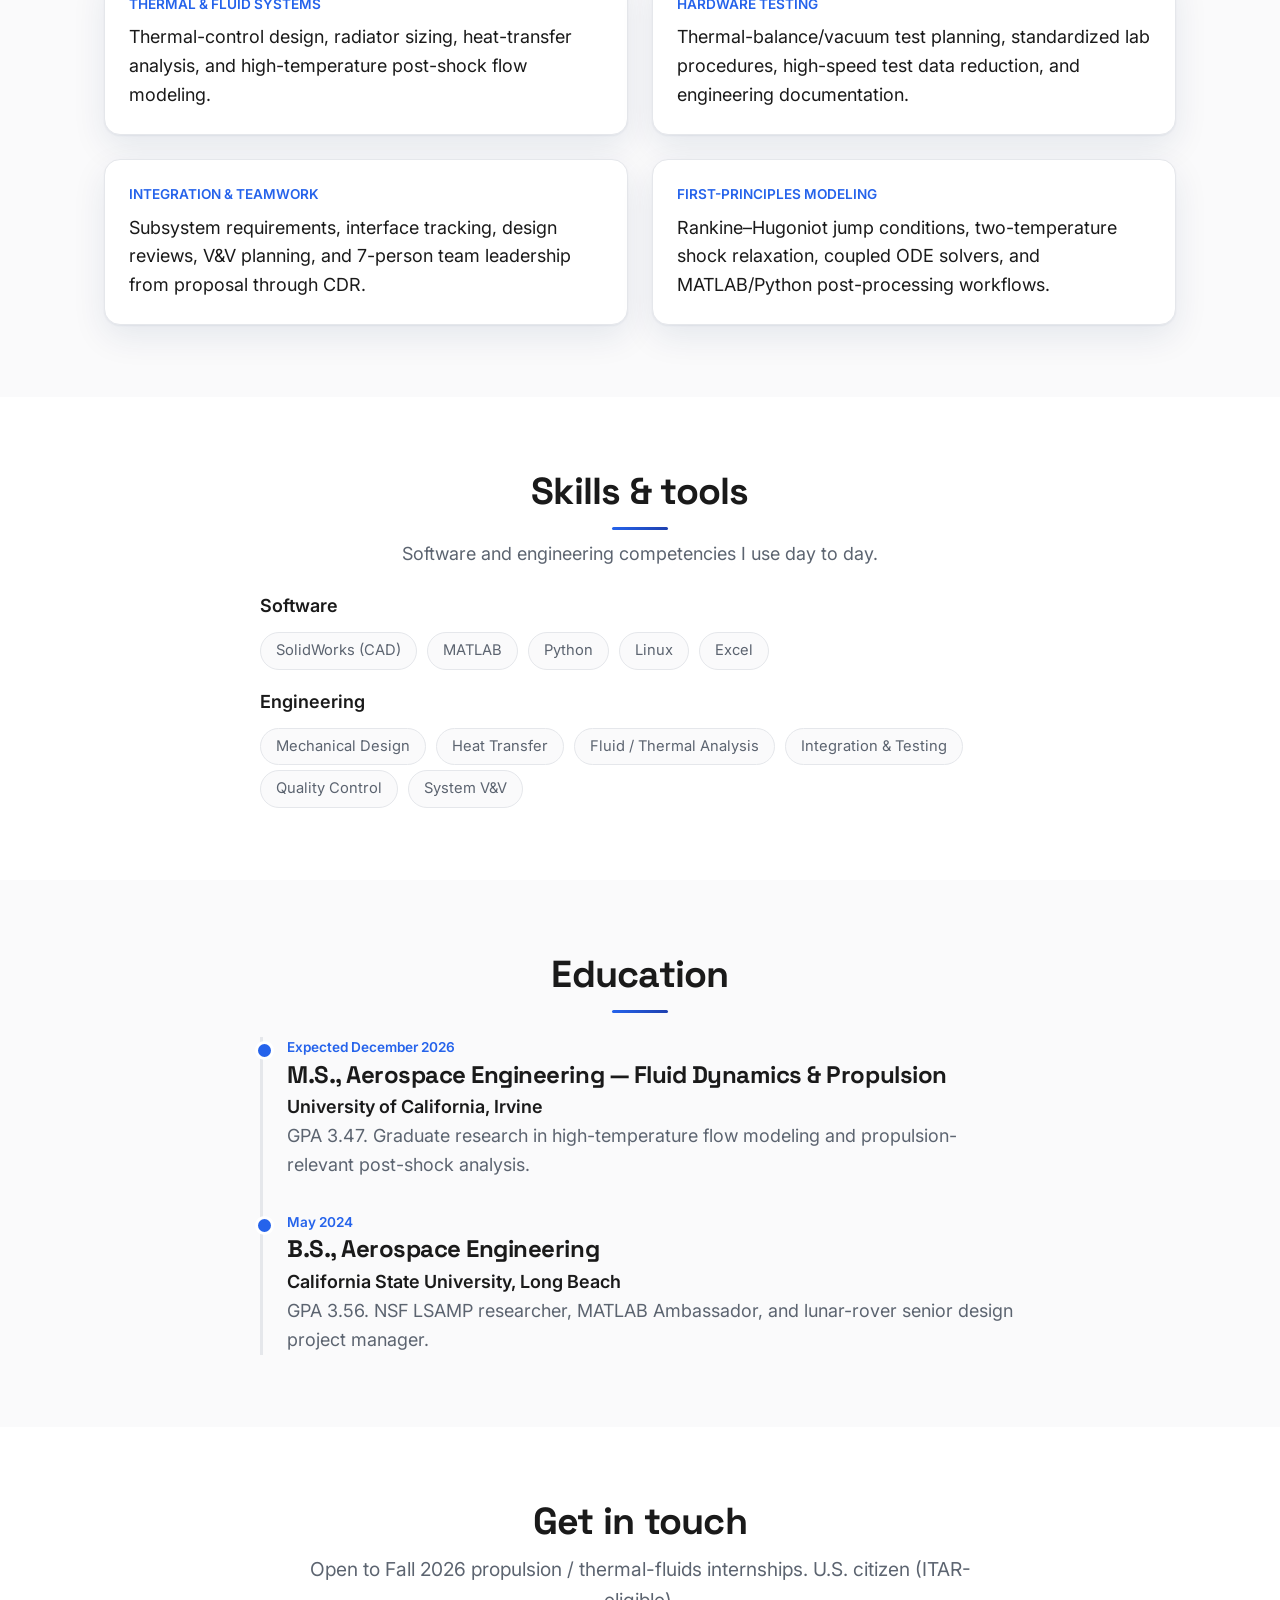
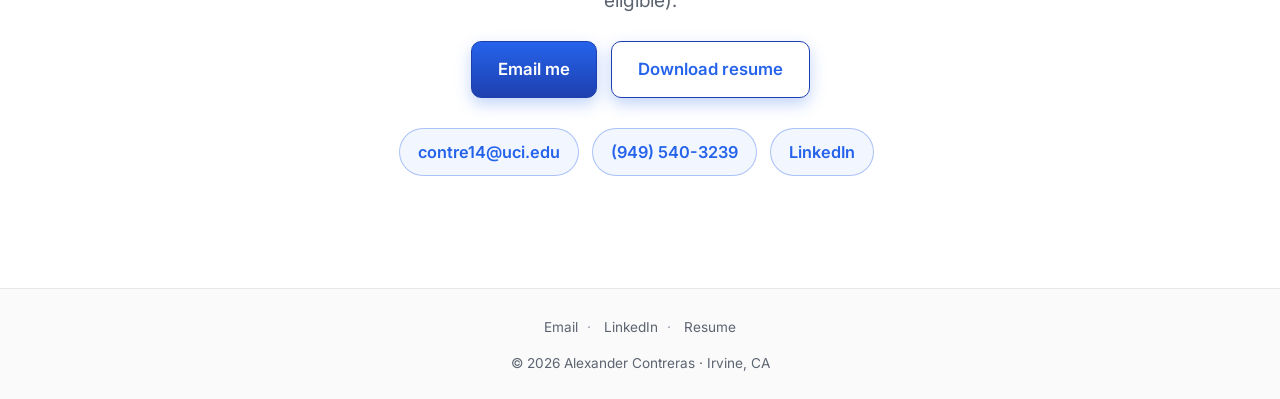
==== commit 4b862a39: "Visual polish: web fonts (Inter/Space Grotesk), hero gradient, card/button hover lift, accent headin" ====
--- a/index.html
+++ b/index.html
@@ -5,7 +5,7 @@
 <meta name="viewport" content="width=device-width, initial-scale=1.0">
 <title>Alexander Contreras — Aerospace Engineer</title>
 <meta name="description" content="Alexander Contreras — M.S. Aerospace Engineering (UC Irvine), fluid dynamics & propulsion. Hardware design, thermal-fluid modeling, and test. U.S. citizen seeking Fall 2026 propulsion internships.">
-<link rel="stylesheet" href="css/style.css?v=6">
+<link rel="stylesheet" href="css/style.css?v=8">
 </head>
 <body>
 
--- a/css/style.css
+++ b/css/style.css
@@ -2,6 +2,8 @@
    Portfolio — clean corporate theme
    Edit the variables below to recolor the whole site at once.
    ============================================================ */
+@import url('https://fonts.googleapis.com/css2?family=Inter:wght@400;500;600;700;800&family=Space+Grotesk:wght@500;600;700&display=swap');
+
 :root{
   --accent:#2563eb;        /* primary accent (links, buttons)        */
   --accent-dark:#1e40af;   /* hover state                            */
@@ -12,8 +14,10 @@
   --bg-soft:#fafafb;       /* alternating section background         */
   --max:1120px;            /* content max width                      */
   --radius:16px;
-  --shadow:0 1px 3px rgba(0,0,0,.05), 0 10px 30px rgba(0,0,0,.07);
-  --font:-apple-system,BlinkMacSystemFont,"Segoe UI",Roboto,Helvetica,Arial,sans-serif;
+  --shadow:0 1px 2px rgba(16,42,90,.06), 0 12px 34px rgba(16,42,90,.09);
+  --shadow-lift:0 18px 44px rgba(16,42,90,.16);
+  --font:"Inter",-apple-system,BlinkMacSystemFont,"Segoe UI",Roboto,Helvetica,Arial,sans-serif;
+  --font-head:"Space Grotesk","Inter",-apple-system,BlinkMacSystemFont,"Segoe UI",sans-serif;
 }
 
 *{box-sizing:border-box;margin:0;padding:0}
@@ -29,7 +33,7 @@
 a{color:var(--accent);text-decoration:none}
 a:hover{color:var(--accent-dark);text-decoration:underline}
 img{max-width:100%;display:block}
-h1,h2,h3{line-height:1.2;font-weight:700}
+h1,h2,h3{line-height:1.2;font-weight:700;font-family:var(--font-head);letter-spacing:-.02em}
 h1{font-size:3.7rem;font-weight:800;letter-spacing:-.01em}
 h2{font-size:2.35rem;margin-bottom:.6rem}
 h3{font-size:1.5rem}
@@ -43,6 +47,11 @@
 .center{text-align:center}
 .muted{color:var(--muted)}
 
+/* centered section heading — accent underline */
+.section h2.center{position:relative;padding-bottom:16px}
+.section h2.center::after{content:"";position:absolute;left:50%;bottom:0;transform:translateX(-50%);
+  width:56px;height:3px;border-radius:3px;background:linear-gradient(90deg,var(--accent),var(--accent-dark))}
+
 /* placeholder marker — easy to spot, easy to grep for "PLACEHOLDER" */
 .ph{
   background:#fff7ed;
@@ -64,7 +73,7 @@
   display:flex;align-items:center;justify-content:space-between;
   max-width:var(--max);margin:0 auto;padding:18px 24px;
 }
-.brand{font-weight:800;font-size:1.45rem;color:var(--ink)}
+.brand{font-weight:700;font-size:1.45rem;color:var(--ink);font-family:var(--font-head);letter-spacing:-.02em}
 .brand:hover{text-decoration:none}
 .nav-toggle{display:none;background:none;border:0;font-size:1.5rem;cursor:pointer}
 .nav-links{display:flex;align-items:center;gap:24px;list-style:none}
@@ -90,7 +99,11 @@
 .dropdown-menu a{display:block}
 
 /* ---------- Hero ---------- */
-.hero{padding:84px 0 76px;background:var(--bg-soft)}
+.hero{padding:84px 0 76px;position:relative;overflow:hidden;
+  background:
+    radial-gradient(680px 420px at 82% -8%, rgba(37,99,235,.10), transparent 60%),
+    radial-gradient(560px 360px at 0% 108%, rgba(37,99,235,.06), transparent 55%),
+    linear-gradient(180deg,#f7f9fc,#eef2f8)}
 .hero .eyebrow{color:var(--accent);font-weight:600;letter-spacing:.04em;text-transform:uppercase;font-size:.9rem}
 .hero p.lead{margin-top:16px}
 .hero-cta{margin-top:28px;display:flex;gap:14px;flex-wrap:wrap}
@@ -102,9 +115,10 @@
 /* ---------- Buttons ---------- */
 .btn{
   display:inline-block;padding:14px 26px;border-radius:10px;font-weight:600;font-size:1.05rem;
-  background:var(--accent);color:#fff;border:1px solid var(--accent);
-}
-.btn:hover{background:var(--accent-dark);border-color:var(--accent-dark);color:#fff;text-decoration:none}
+  background:linear-gradient(180deg,var(--accent),var(--accent-dark));color:#fff;border:1px solid var(--accent-dark);
+  box-shadow:0 6px 16px rgba(37,99,235,.28);transition:transform .14s ease,box-shadow .14s ease,filter .14s ease;
+}
+.btn:hover{filter:brightness(1.06);transform:translateY(-2px);box-shadow:0 10px 24px rgba(37,99,235,.34);color:#fff;text-decoration:none}
 .btn--ghost{background:transparent;color:var(--accent)}
 .btn--ghost:hover{background:var(--bg-soft);color:var(--accent-dark)}
 
@@ -127,7 +141,9 @@
 .card{
   background:#fff;border:1px solid var(--line);border-radius:var(--radius);
   padding:24px;box-shadow:var(--shadow);
-}
+  transition:transform .16s ease,box-shadow .16s ease,border-color .16s ease;
+}
+.card:hover{transform:translateY(-4px);box-shadow:var(--shadow-lift);border-color:rgba(37,99,235,.35)}
 .card h3{margin-bottom:6px}
 .card .meta{font-size:.85rem;color:var(--accent);font-weight:600;margin-bottom:8px}
 .card-img{
@@ -168,7 +184,7 @@
 .pcard-head h2{margin-bottom:4px}
 .pcard-head .role{font-weight:600;color:var(--ink);margin:0}
 .pcard-hero{width:100%;display:block;background:var(--bg-soft);border-top:1px solid var(--line);border-bottom:1px solid var(--line)}
-.pcard-body{padding:28px}
+.pcard-body{padding:24px 28px}
 .pcard-cols{display:grid;grid-template-columns:1fr 320px;gap:40px;align-items:start}
 .pcard-main{min-width:0}
 .pcard-main p{max-width:none}
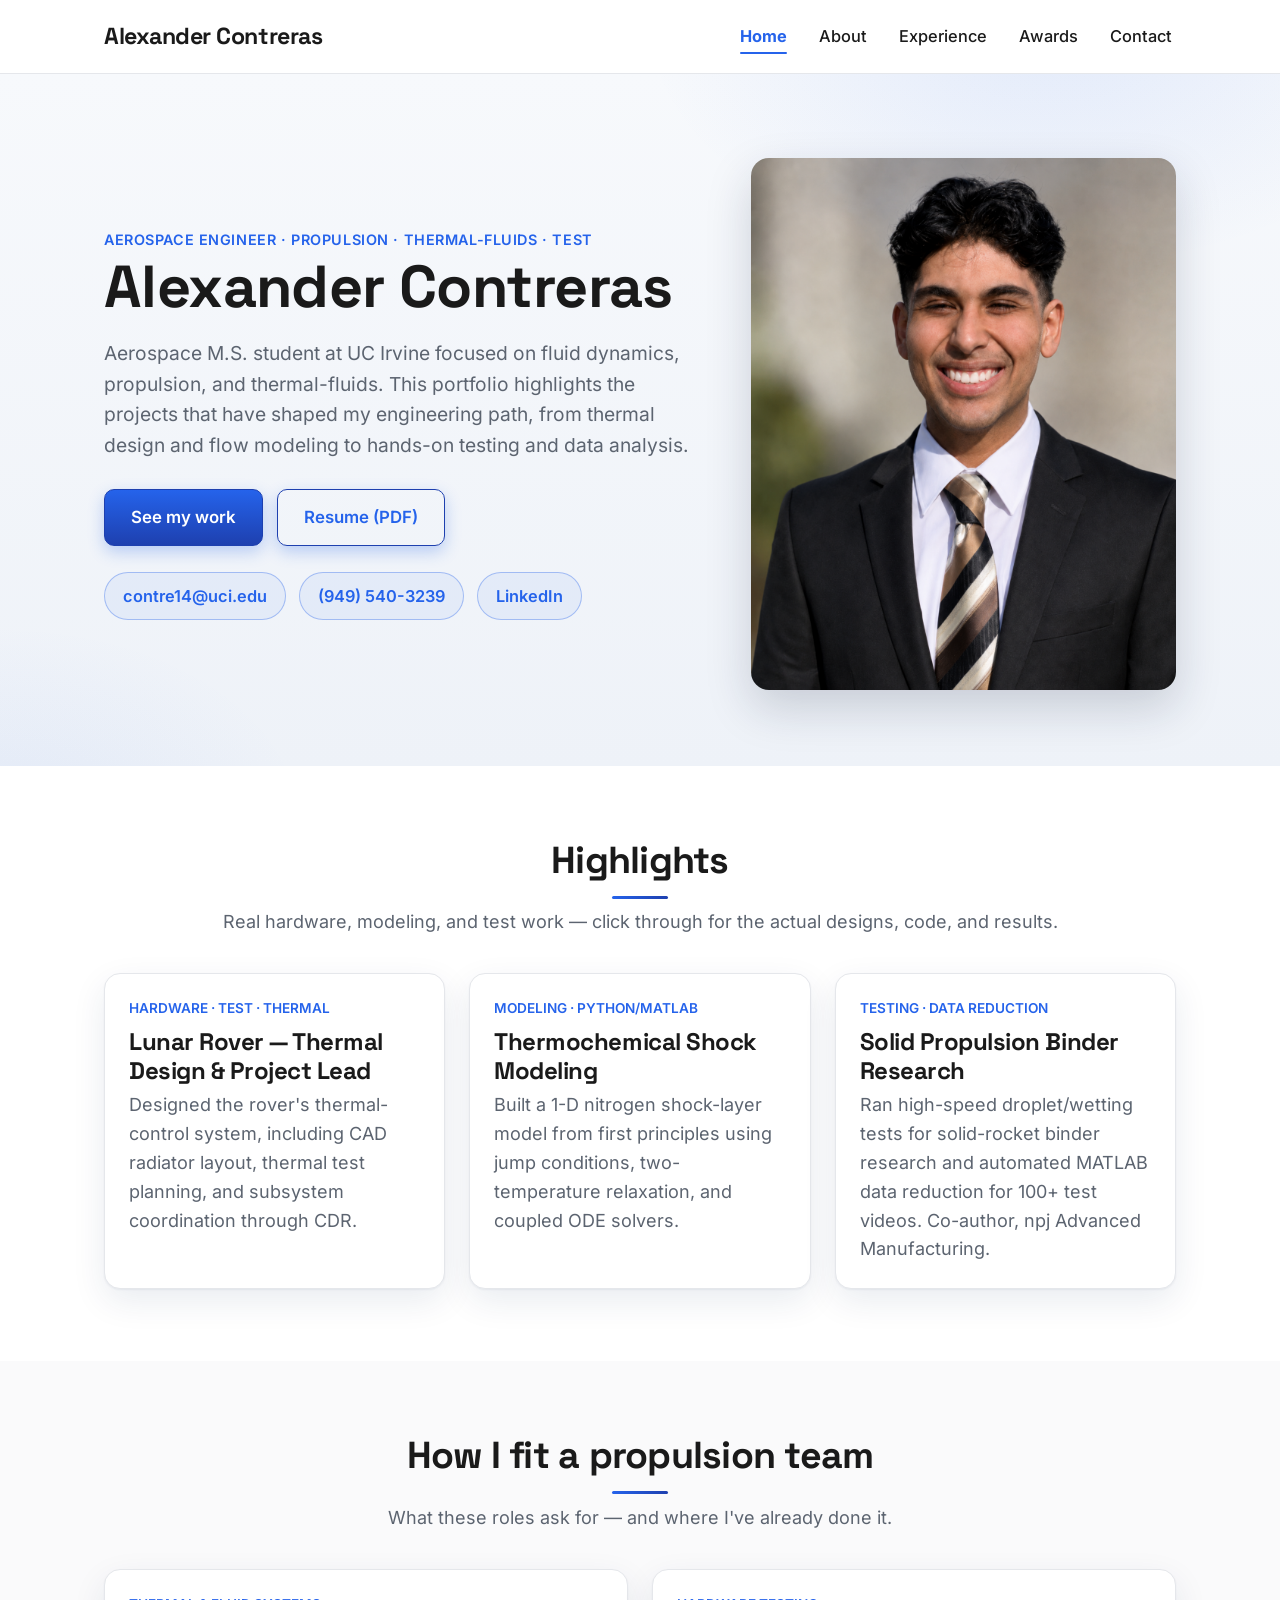
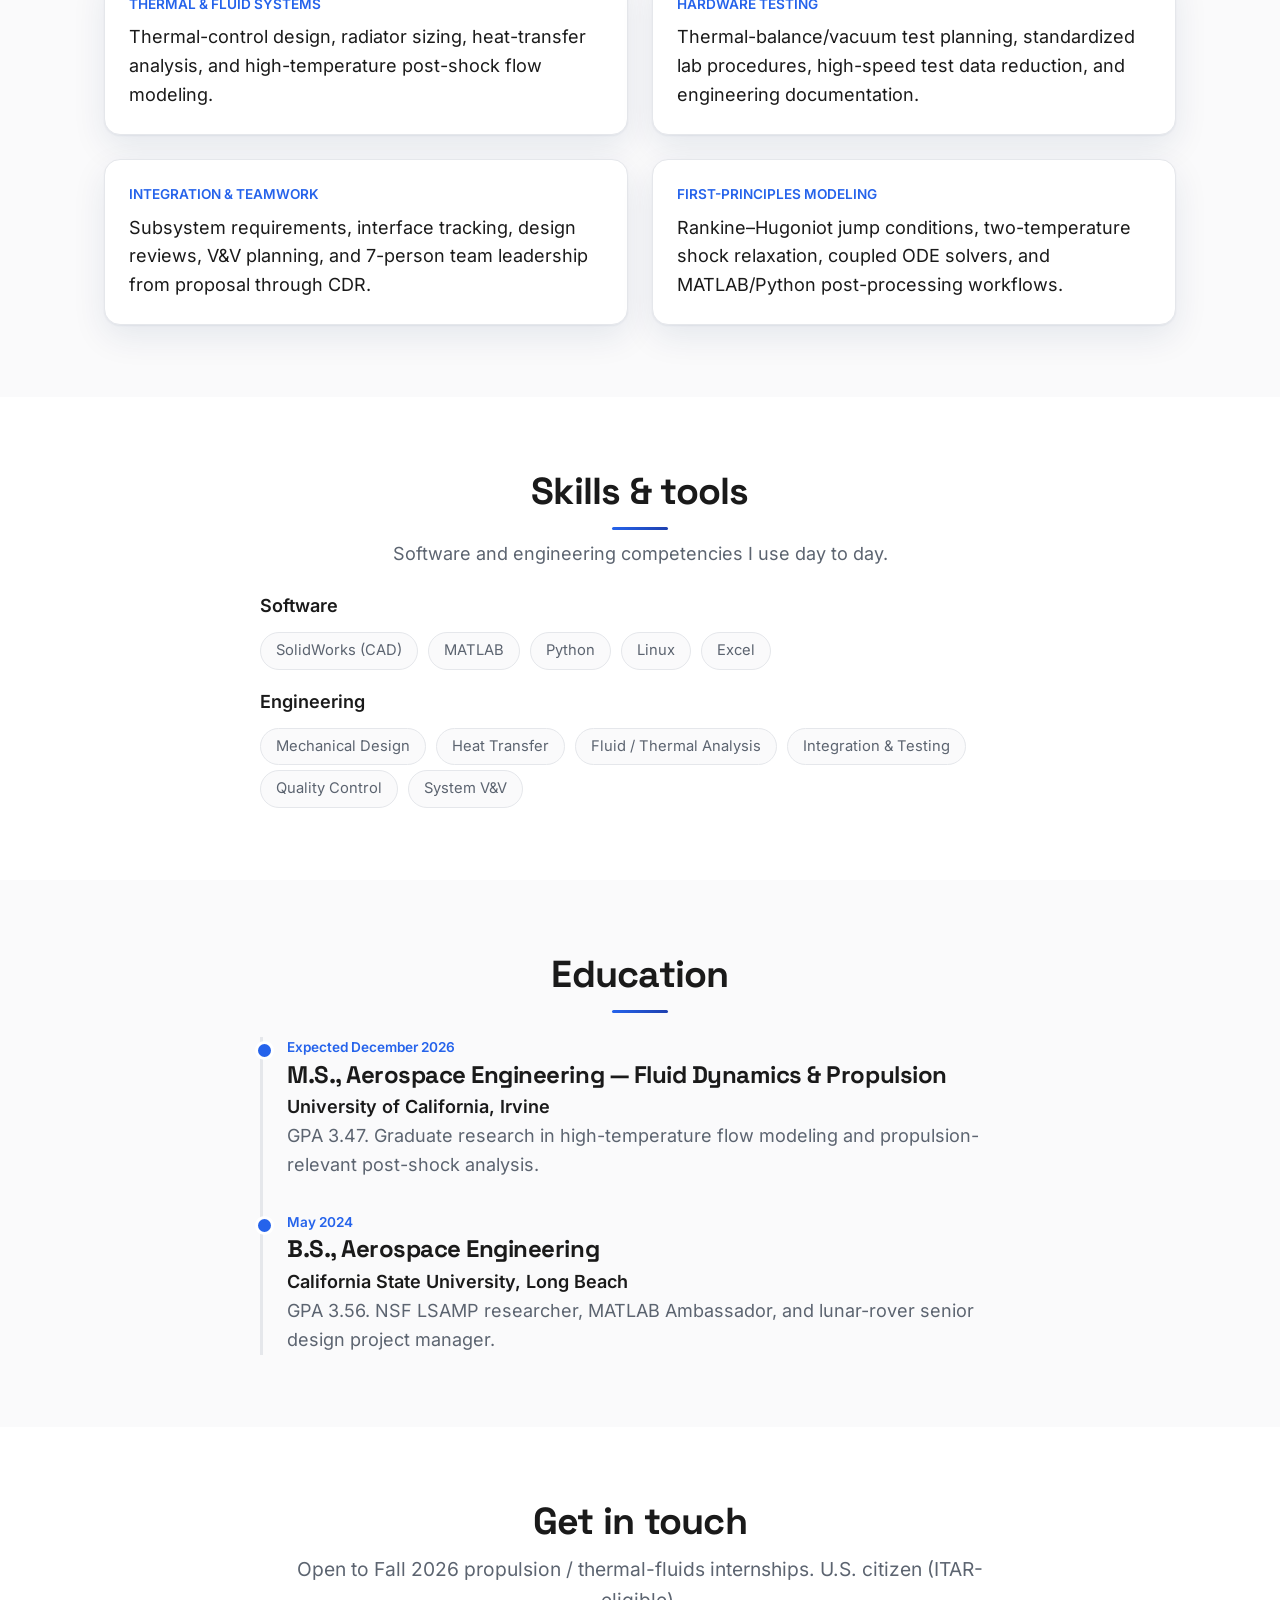
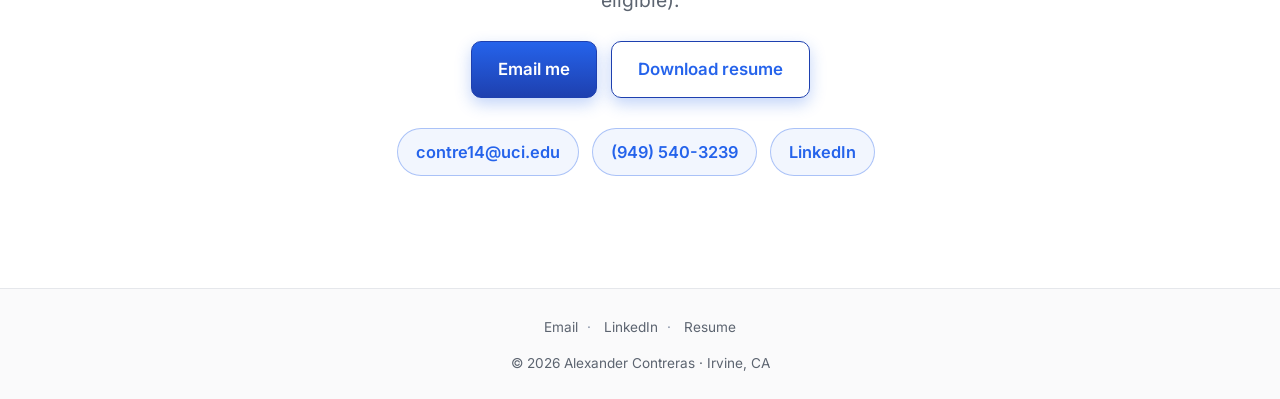
==== commit 7766b986: "Self-host fonts: replace Google Fonts @import with local woff2 @font-face (Inter variable 400-700 + " ====
--- a/index.html
+++ b/index.html
@@ -5,7 +5,7 @@
 <meta name="viewport" content="width=device-width, initial-scale=1.0">
 <title>Alexander Contreras — Aerospace Engineer</title>
 <meta name="description" content="Alexander Contreras — M.S. Aerospace Engineering (UC Irvine), fluid dynamics & propulsion. Hardware design, thermal-fluid modeling, and test. U.S. citizen seeking Fall 2026 propulsion internships.">
-<link rel="stylesheet" href="css/style.css?v=8">
+<link rel="stylesheet" href="css/style.css?v=9">
 </head>
 <body>
 
--- a/css/style.css
+++ b/css/style.css
@@ -2,7 +2,11 @@
    Portfolio — clean corporate theme
    Edit the variables below to recolor the whole site at once.
    ============================================================ */
-@import url('https://fonts.googleapis.com/css2?family=Inter:wght@400;500;600;700;800&family=Space+Grotesk:wght@500;600;700&display=swap');
+/* self-hosted fonts — Inter (variable 400-700) + Space Grotesk 700, latin subset */
+@font-face{font-family:'Inter';font-style:normal;font-weight:400 700;font-display:swap;
+  src:url('../assets/fonts/inter-latin.woff2') format('woff2')}
+@font-face{font-family:'Space Grotesk';font-style:normal;font-weight:700;font-display:swap;
+  src:url('../assets/fonts/spacegrotesk-latin.woff2') format('woff2')}
 
 :root{
   --accent:#2563eb;        /* primary accent (links, buttons)        */
